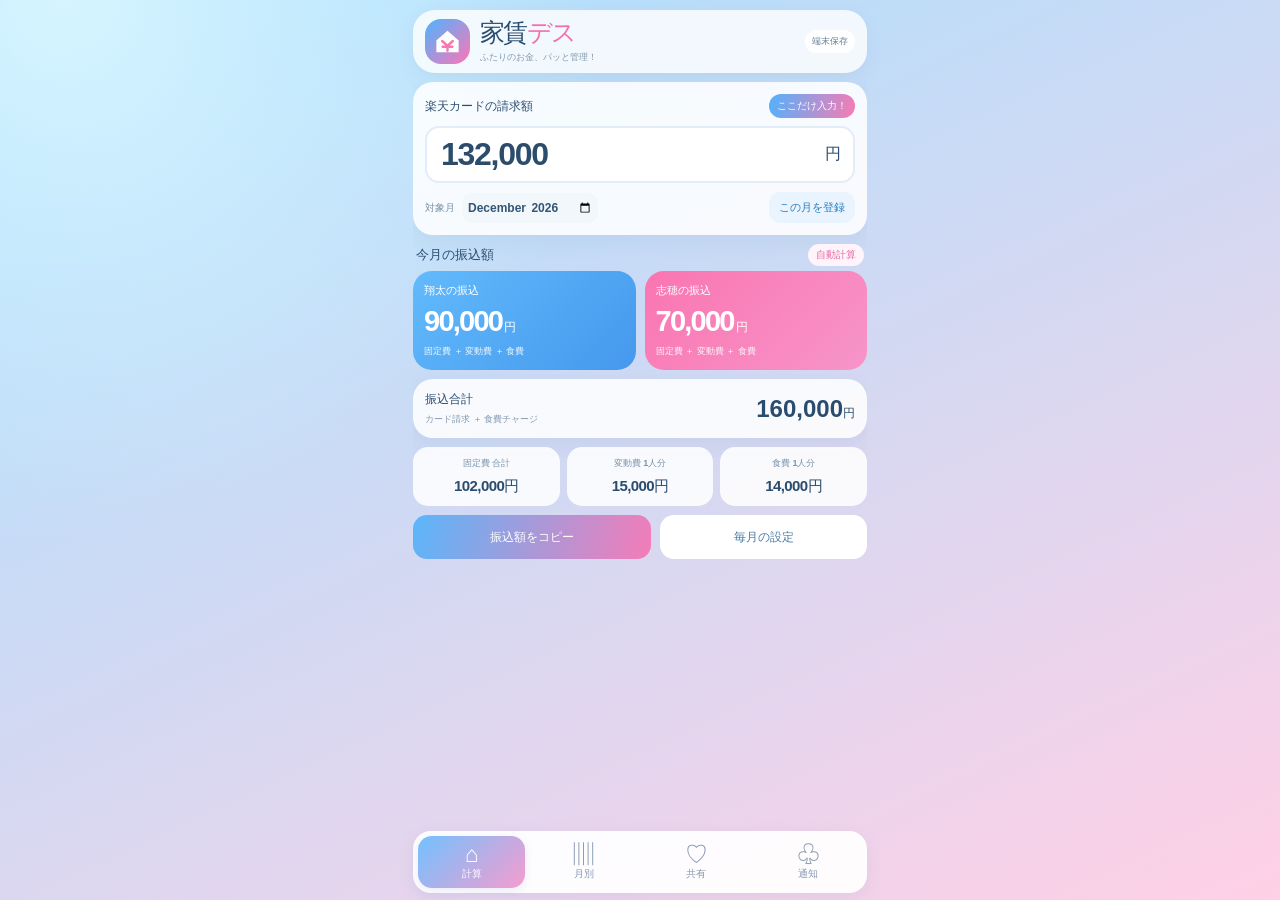
==== index.html @ dc720974 "Clarify incomplete expense warning for invalid bills" ====
<!doctype html>
<html lang="ja">
<head>
<meta charset="utf-8">
<meta name="viewport" content="width=device-width,initial-scale=1,viewport-fit=cover">
<meta name="theme-color" content="#a0dcff">
<meta name="apple-mobile-web-app-capable" content="yes">
<meta name="apple-mobile-web-app-status-bar-style" content="default">
<meta name="apple-mobile-web-app-title" content="家賃デス">
<meta name="description" content="夫婦のカード請求をすぐ折半。月別推移を記録、オフライン対応。">
<link rel="icon" href="./icon.svg" type="image/svg+xml">
<link rel="apple-touch-icon" href="./apple-touch-icon.png">
<link rel="manifest" href="./manifest.webmanifest">
<link rel="stylesheet" href="./app.css">
<title>家賃デス</title>
</head>
<body>
<div class="app">
 <header class="header">
  <div class="logo" aria-hidden="true"><svg viewBox="0 0 64 64"><path fill="#fff" d="M9 30 32 10 55 30v24H9z"/><path fill="none" stroke="#fa78ad" stroke-width="5" stroke-linecap="round" d="m21 31 11 10 11-10M32 41v10M22 43h20"/></svg></div>
  <div class="brand"><strong>家賃<span>デス</span></strong><small>ふたりのお金、パッと管理！</small></div>
  <span id="netPill" class="net-pill" aria-live="polite">保存中</span>
 </header>
 <main class="pages" id="pages">
  <section class="page active" id="tab-calc" aria-label="計算">
   <div class="page-inner">
   <div class="bill panel">
    <div class="labelbar"><label for="billInput">楽天カードの請求額</label><span>ここだけ入力！</span></div>
    <div class="billbox"><input id="billInput" type="text" inputmode="numeric" enterkeyhint="done" autocomplete="off" placeholder="0" aria-label="楽天カードの請求額"><b>円</b></div>
    <div class="month-row">
     <label for="calcMonth" class="month-label">対象月</label>
     <input id="calcMonth" class="month-input" type="month">
     <button id="saveMonth" type="button" class="tiny-save">この月を登録</button>
    </div>
   </div>
   <h2 class="eyeline">今月の振込額 <span>自動計算</span></h2>
   <div class="couple" aria-live="polite">
    <div class="person blue"><span>翔太の振込</span><strong><span id="personA">90,000</span><small>円</small></strong><em>固定費 ＋ 変動費 ＋ 食費</em></div>
    <div class="person pink"><span>志穂の振込</span><strong><span id="personB">70,000</span><small>円</small></strong><em>固定費 ＋ 変動費 ＋ 食費</em></div>
   </div>
   <div class="total panel"><div><b>振込合計</b><small>カード請求 ＋ 食費チャージ</small></div><strong><span id="totalAmount">160,000</span><small>円</small></strong></div>
   <div class="mini">
    <div><small>固定費 合計</small><strong id="fixedTotal">102,000円</strong></div>
    <div><small>変動費 1人分</small><strong id="variableEach">15,000円</strong></div>
    <div><small>食費 1人分</small><strong id="foodEach">14,000円</strong></div>
   </div>
   <p id="calcWarning" class="warning" hidden>請求額が固定費を下回っています。振込額は未確定です。</p>
   <div class="calc-actions"><button id="copyButton" type="button" class="gradient">振込額をコピー</button><button id="settingsButton" type="button" class="white-button">毎月の設定</button></div>
   </div>
  </section>
  <section class="page" id="tab-history" aria-label="月別の変動" hidden>
   <div class="page-inner">
   <div class="section-heading"><h2>月ごとの変動 <span>HISTORY</span></h2><p>登録した請求額を月別に比較</p></div>
   <div class="history-summary panel"><div><small>最新の登録月</small><strong id="latestMonth">—</strong></div><div><small>前月との差額</small><strong id="monthlyDelta">—</strong></div></div>
   <div class="panel chart-wrap"><div class="chart-head"><strong>楽天カード請求額の推移</strong><small>直近6か月</small></div><div id="chart" class="chart" role="img" aria-label="6か月のカード請求額の棒グラフ"></div></div>
   <div class="history-title"><strong>月別の記録</strong><button id="jumpMonth" type="button">今月を登録 ＋</button></div>
   <div id="historyList" class="history-list"></div>
   <div class="history-pager" aria-label="履歴のページ切り替え"><button id="historyPrev" type="button" aria-label="前の履歴">‹ 前へ</button><span id="historyPageLabel" aria-live="polite">1 / 1</span><button id="historyNext" type="button" aria-label="次の履歴">次へ ›</button></div>
   </div>
  </section>
  <section class="page" id="tab-share" aria-label="夫婦の共有" hidden>
   <div class="page-inner">
   <div class="section-heading"><h2>ふたりで共有 <span>SHARE</span></h2><p>同じデータを2台のスマホで編集</p></div>
   <div class="panel info-card"><div class="info-icon">♡</div><h3 id="shareTitle">共有の準備中</h3><p id="shareMessage">共有リンクで夫婦の記録を自動同期できます。</p><span id="syncState" class="pill muted-pill">この端末のみ</span></div>
   <div id="connectedShare" class="panel sharing-tools" hidden>
    <div class="share-code-title">家族の共有リンク</div>
    <p>LINEで招待すると、ふたりで編集できます。</p>
    <button id="copyInvite" class="gradient" type="button">招待リンクをコピー</button>
    <button id="leaveRoom" class="quiet" type="button">この端末の共有を解除</button>
    <p class="sub-note">招待リンクは他人に送らないでください。</p>
   </div>
   <div id="setupShare" class="panel sharing-tools">
    <strong>リアルタイム共同編集</strong>
    <p>ルームを作ってLINEで招待。オフライン中の変更も後から同期します。</p>
    <button id="startShare" class="gradient" type="button">共有ルームを作成</button>
    <div id="joinWrap"><label for="joinCode">招待リンクで参加</label><div class="join-row"><input id="joinCode" autocomplete="off" placeholder="招待リンクを貼り付け"><button id="joinShare" type="button">参加</button></div></div>
    <p class="sub-note">暗号化で保護。招待リンクは他人に共有しないでください。</p>
   </div>
   </div>
  </section>
  <section class="page" id="tab-reminder" aria-label="毎月の通知" hidden>
   <div class="page-inner">
   <div class="section-heading"><h2>毎月のお知らせ <span>REMIND</span></h2><p>忘れずに家賃登録</p></div>
   <div class="panel reminder">
    <label for="reminderDay">毎月何日にお知らせする？</label>
    <div class="day-controls"><select id="reminderDay" aria-label="毎月の通知日"></select><span>に通知</span></div>
    <label class="check-row"><input id="reminderEnabled" type="checkbox"><span>リマインダーをONにする</span></label>
    <div class="preview-note"><span>通知メッセージ</span><strong>ヤチントウロクビデス！</strong><small>今月の楽天カード請求額を登録しよう</small></div>
    <button id="askNotify" class="white-button full" type="button">通知の許可を確認</button>
    <p id="notifyStatus" class="sub-note">通知日はこの端末に保存されます。</p>
   </div>
   <div class="panel caution"><strong>通知について</strong><p>指定日にはアプリを開くとお知らせします。アプリを閉じた状態で届く通知は、今後サーバー対応が必要です。</p></div>
   </div>
  </section>
 </main>
 <nav class="tabs" aria-label="メインメニュー">
  <button type="button" class="active" data-tab="calc" aria-current="page"><span class="tab-icon">⌂</span><span>計算</span></button>
  <button type="button" data-tab="history"><span class="tab-icon">▥</span><span>月別</span></button>
  <button type="button" data-tab="share"><span class="tab-icon">♡</span><span>共有</span></button>
  <button type="button" data-tab="reminder"><span class="tab-icon">♧</span><span>通知</span></button>
 </nav>
</div>
<div id="overlay" class="overlay" hidden></div>
<section id="settingsSheet" class="sheet" role="dialog" aria-modal="true" aria-labelledby="settingsTitle" aria-hidden="true" hidden>
 <div class="sheet-head"><h2 id="settingsTitle">毎月の設定</h2><button type="button" id="closeSettings" aria-label="閉じる">×</button></div>
 <p class="sub-note">固定費の差額は各自負担。残りの変動費と食費を折半します。</p>
 <div class="settings-grid">
  <label>翔太の固定費 <div class="setting-input"><input id="settingsA" inputmode="numeric" autocomplete="off"><span>円</span></div></label>
  <label>志穂の固定費 <div class="setting-input"><input id="settingsB" inputmode="numeric" autocomplete="off"><span>円</span></div></label>
 </div>
 <label>食費チャージ（合計）<div class="setting-input"><input id="settingsFood" inputmode="numeric" autocomplete="off"><span>円</span></div></label>
 <div class="settings-total">固定費 合計 <b id="settingsTotal">102,000円</b></div>
 <button id="saveSettings" class="gradient full" type="button">設定を保存</button>
</section>
<div id="toast" class="toast" role="status" aria-live="polite"></div>
<script src="./yachin-sync.js"></script>
<script defer src="./app.js"></script>
</body>
</html>
---- app.css ----
:root{font-family:"Hiragino Maru Gothic ProN","Arial Rounded MT Bold","Hiragino Kaku Gothic ProN",Meiryo,sans-serif;color:#2a4d6f;font-synthesis:none;-webkit-font-smoothing:antialiased}
*{box-sizing:border-box}
html,body{height:100%;margin:0;-webkit-text-size-adjust:100%}
body{background:radial-gradient(circle at 5% 0%,#d6f4ff,transparent 36%),linear-gradient(155deg,#a6e1ff,#ffd0e6);overflow:hidden}
button,input,select{font:inherit}button{cursor:pointer;-webkit-tap-highlight-color:transparent}button:focus-visible,input:focus-visible,select:focus-visible{outline:3px solid #519ee3;outline-offset:2px}
[hidden]{display:none!important}
.app{height:100svh;width:min(100%,480px);margin:auto;display:flex;flex-direction:column;overflow:hidden;padding:calc(10px + env(safe-area-inset-top,0px)) 13px calc(7px + env(safe-area-inset-bottom,0px));gap:9px}
.header{background:#ffffffcf;border-radius:22px;padding:9px 12px;display:flex;align-items:center;gap:10px;flex-shrink:0;box-shadow:0 6px 17px #7596b31a}
.logo{height:45px;width:45px;flex-shrink:0;border-radius:16px;background:linear-gradient(135deg,#4cb4ff,#ff75b6);display:grid;place-items:center}.logo svg{height:31px;width:31px}
.brand{flex:1;min-width:0}.brand strong{display:block;font-size:25px;line-height:1.05;letter-spacing:-.065em;font-weight:900}.brand strong span{color:#f36eae}.brand small{display:block;font-weight:750;font-size:9px;margin-top:6px;color:#8196aa;white-space:nowrap}
.net-pill{font-size:9px;flex-shrink:0;border-radius:99px;color:#627b95;background:white;padding:5px 7px;font-weight:800;max-width:100px;text-align:center}
.pages{flex:1;min-height:0;overflow:hidden}
.page{height:100%;min-height:0;display:flex;flex-direction:column;gap:9px}
.page:not(.active){display:none}
.panel{background:#ffffffdd;border-radius:20px;box-shadow:0 7px 20px #6e90b51c}
.bill{padding:12px;flex-shrink:0}
.labelbar{display:flex;align-items:center;justify-content:space-between;margin-bottom:8px;gap:8px;font-size:12px;font-weight:900}.labelbar span{font-size:10px;background:linear-gradient(100deg,#54b1fc,#f77bb4);color:#fff;border-radius:99px;padding:5px 8px}
.billbox{border:2px solid #e3edfa;border-radius:14px;display:flex;align-items:center;background:white;height:57px;padding:0 12px}
.billbox:focus-within{border-color:#72bfff}
.billbox input{border:0;background:transparent;outline:0;flex:1;min-width:0;width:100%;font-size:32px;font-weight:900;letter-spacing:-.04em;color:#2c4c6b;font-variant-numeric:tabular-nums}
.billbox input:focus-visible{outline:0}.billbox input::placeholder{color:#cad4e1}
.billbox b{font-size:16px}
.month-row{display:flex;align-items:center;gap:7px;margin-top:9px}.month-label{font-size:10px;font-weight:800;color:#7991a7;white-space:nowrap}
.month-input{border:0;border-radius:10px;min-width:0;max-width:140px;background:#f2f7fc;padding:7px 5px;color:#345575;font-weight:900;font-size:12px}
.tiny-save{margin-left:auto;border:0;background:#e9f4ff;border-radius:11px;color:#2a7ebc;padding:8px 10px;font-size:11px;font-weight:900;white-space:nowrap}
.eyeline{font-size:13px;margin:0 3px -4px;font-weight:900;display:flex;align-items:center;justify-content:space-between;flex-shrink:0}
.eyeline span{font-size:10px;border-radius:99px;background:#fff4f9;color:#e567a4;padding:4px 8px}
.couple{display:grid;grid-template-columns:minmax(0,1fr) minmax(0,1fr);gap:9px;flex-shrink:0}
.person{color:white;border-radius:19px;padding:12px 11px;min-width:0}.blue{background:linear-gradient(135deg,#62bafb,#4598ed)}.pink{background:linear-gradient(135deg,#fa75b2,#f795c8)}
.person>span{display:block;font-size:11px;font-weight:900}.person strong{display:block;margin-top:7px;font-size:clamp(21px,6vw,29px);font-weight:900;white-space:nowrap;line-height:1.15;letter-spacing:-.06em;font-variant-numeric:tabular-nums}.person strong small{font-size:12px;margin-left:2px;letter-spacing:0}
.person em{display:block;font-style:normal;font-size:9px;font-weight:800;margin-top:7px;white-space:nowrap;opacity:.9}
.total{padding:12px;display:flex;align-items:center;justify-content:space-between;gap:6px;flex-shrink:0}
.total div b{display:block;font-size:12px}.total div small{display:block;font-size:9px;color:#8498ae;margin-top:5px}
.total strong{font-size:24px;font-weight:900;white-space:nowrap;font-variant-numeric:tabular-nums}.total strong small{font-size:12px}
.mini{display:grid;grid-template-columns:repeat(3,minmax(0,1fr));gap:7px;flex-shrink:0}
.mini>div{padding:10px 4px;text-align:center;background:#ffffffdb;border-radius:15px;min-width:0}
.mini small{display:block;font-size:9px;font-weight:900;color:#7993aa;white-space:nowrap}
.mini strong{display:block;margin-top:7px;white-space:nowrap;font-size:clamp(10px,3.4vw,15px);letter-spacing:-.04em;font-weight:900;font-variant-numeric:tabular-nums}
.calc-actions{display:grid;grid-template-columns:1.15fr 1fr;gap:9px;flex-shrink:0}
.gradient,.white-button{min-height:44px;border-radius:14px;border:0;font-size:12px;font-weight:900;padding:10px}
.gradient{color:white;background:linear-gradient(105deg,#5ab6fa,#f47cb8)}
.white-button{background:white;color:#497da9}
.full{width:100%}
.warning{font-size:10px;padding:10px;border-radius:10px;background:#fff5de;color:#906b33;margin:0}
.tabs{display:grid;grid-template-columns:repeat(4,1fr);gap:5px;flex-shrink:0;background:#ffffffed;border-radius:18px;padding:5px;box-shadow:0 5px 16px #728dbd1f}
.tabs button{background:none;border:0;padding:6px 2px;border-radius:14px;color:#8798b0;font-size:10px;font-weight:900;min-height:52px;display:flex;flex-direction:column;align-items:center;justify-content:center;gap:1px}
.tabs button.active{background:linear-gradient(135deg,#72c1ff,#f69cce);color:white;box-shadow:0 3px 10px #8d98d524}
.tab-icon{font-family:Arial,sans-serif;font-size:23px;font-weight:900;line-height:1}
#tab-history,#tab-share,#tab-reminder{overflow-y:auto;overscroll-behavior:contain;padding:1px 1px 10px}
.section-heading{margin:5px 4px 4px;flex-shrink:0}
.section-heading h2{margin:0;font-size:19px;font-weight:900}.section-heading h2 span{font-size:10px;letter-spacing:.08em;color:#ef68ae;margin-left:6px}
.section-heading p{font-size:11px;color:#7e91a9;font-weight:750;margin:6px 0 0}
.history-summary{display:grid;grid-template-columns:1fr 1fr;padding:15px;gap:10px;flex-shrink:0}
.history-summary>div+div{border-left:1px solid #e7edf6;padding-left:13px}
.history-summary small{display:block;font-size:10px;font-weight:800;color:#7c92a9}
.history-summary strong{display:block;margin-top:8px;font-weight:900;font-size:18px;white-space:nowrap}
.chart-wrap{padding:14px 12px 10px;flex-shrink:0}.chart-head{display:flex;justify-content:space-between;align-items:center;gap:8px}
.chart-head strong{font-size:12px}.chart-head small{font-size:10px;color:#8796a9}
.chart{display:flex;align-items:flex-end;gap:9px;height:150px;padding:15px 3px 0}
.bar-group{height:100%;flex:1;min-width:0;display:flex;flex-direction:column;align-items:center;justify-content:flex-end;gap:5px}
.bar-amount{font-size:9px;font-weight:800;white-space:nowrap;color:#42617c}
.bar{width:min(100%,34px);border-radius:9px 9px 4px 4px;background:linear-gradient(180deg,#ff83bd,#77beff);min-height:4px}
.bar.no-data{height:4px!important;opacity:.2}
.bar-label{font-size:10px;font-weight:850;color:#738ca7;white-space:nowrap}
.history-title{display:flex;align-items:center;justify-content:space-between;margin:7px 3px 0;gap:10px}
.history-title strong{font-size:13px}.history-title button{color:#3480b9;border:0;background:#e9f5ff;border-radius:10px;padding:8px 11px;font-weight:900;font-size:10px}
.history-list{display:flex;flex-direction:column;gap:7px}
.history-row{width:100%;border:none;border-radius:14px;background:#fffdfde8;display:flex;align-items:center;text-align:left;padding:12px;gap:8px;color:#315674}
.history-row .history-left{flex:1;min-width:0}.history-row strong{display:block;font-size:12px}.history-row span{display:block;font-size:10px;color:#93a0ac;margin-top:4px}
.history-row .history-number{text-align:right;white-space:nowrap;font-size:15px;font-weight:900}
.history-row .history-number small{display:block;color:#7a96aa;font-size:10px;margin-top:4px}
.empty{border-radius:16px;padding:20px 15px;text-align:center;color:#7890a8;background:#ffffffc9;font-size:12px}
.sub-note{color:#8293a8;font-weight:700;font-size:11px;line-height:1.6;margin:8px 2px}
.info-card{padding:20px 16px;text-align:center}.info-icon{margin:auto;background:#fff0f8;border-radius:100px;display:grid;place-items:center;width:53px;height:53px;font-size:29px;color:#f06ba9}
.info-card h3{font-size:15px;margin:11px 0 8px}.info-card p,.sharing-tools p,.caution p{font-size:11px;line-height:1.7;color:#8295aa;font-weight:700}
.pill{display:inline-block;border-radius:99px;padding:6px 10px;font-size:10px;font-weight:900}.muted-pill{background:#f2f5fb;color:#67819a}
.sharing-tools{padding:16px}.sharing-tools strong,.share-code-title{font-size:13px;font-weight:900}
.sharing-tools button{width:100%;margin-top:9px}.sharing-tools button:disabled{opacity:.6;cursor:not-allowed}
.quiet{border:0;color:#7d94aa;background:none;padding:11px;font-weight:800;font-size:12px}
.sharing-tools label{font-size:12px}.sharing-tools input{border:1px solid #e1e8f1;padding:10px;border-radius:10px;width:100%}
.reminder{padding:18px}.reminder>label:first-child{font-size:13px;font-weight:900}
.day-controls{display:flex;align-items:center;gap:10px;margin:15px 0}
.day-controls select{flex:1;border:2px solid #dceaf8;color:#365779;border-radius:15px;background:#fff;font-size:20px;font-weight:900;padding:12px}
.day-controls span{font-size:12px;font-weight:900}
.check-row{display:flex;align-items:center;gap:10px;margin:16px 0;font-size:12px;font-weight:900}
.check-row input{width:20px;height:20px;accent-color:#ef75b5}
.preview-note{background:#f7f9fd;padding:14px;border-radius:16px;margin:14px 0}.preview-note span,.preview-note small{display:block;font-size:10px;color:#8493aa;font-weight:700}
.preview-note strong{display:block;font-size:17px;color:#f26aa7;margin:9px 0;font-weight:900}
.caution{padding:15px}.caution strong{font-size:12px}
.overlay{position:fixed;inset:0;background:#2037528c;z-index:5}
.sheet{position:fixed;bottom:0;left:0;right:0;max-width:480px;margin:auto;max-height:90svh;overflow-y:auto;background:white;border-radius:25px 25px 0 0;padding:17px 18px calc(23px + env(safe-area-inset-bottom,0px));z-index:6}
.sheet-head{display:flex;justify-content:space-between;align-items:center}.sheet-head h2{margin:0;font-size:18px}.sheet-head button{width:35px;height:35px;border:none;background:#f3f7fa;border-radius:11px;font-size:25px;color:#65809d}
.settings-grid{display:grid;grid-template-columns:repeat(2,minmax(0,1fr));gap:10px}
.sheet label{display:block;font-weight:900;font-size:11px;margin:11px 0}
.setting-input{margin-top:7px;border:1px solid #e4eaf2;border-radius:12px;height:49px;display:flex;align-items:center;padding:0 10px;gap:6px}
.setting-input input{width:100%;min-width:0;border:0;outline:0;color:#345677;font-size:18px;font-weight:900}
.setting-input span{font-weight:700;color:#8393a8}
.settings-total{display:flex;justify-content:space-between;margin:15px 0;border-radius:12px;background:#f4f7fc;padding:14px;font-size:12px}
.settings-total b{font-size:16px}
.toast{position:fixed;z-index:11;bottom:calc(26px + env(safe-area-inset-bottom,0px));left:50%;transform:translate(-50%,12px);background:#365677;color:#fff;border-radius:99px;white-space:nowrap;padding:11px 16px;font-size:12px;opacity:0;pointer-events:none;transition:opacity .2s,transform .2s}
.toast.show{opacity:1;transform:translate(-50%,0)}
@media(max-height:720px){.app{gap:6px}.header{padding:7px 10px}.logo{height:39px;width:39px}.bill{padding:9px 11px}.billbox{height:50px}.billbox input{font-size:29px}.person{padding:9px 10px}.person strong{margin-top:4px;font-size:23px}.person em{margin-top:4px;font-size:9px}.total{padding:9px 12px}.mini>div{padding:7px 3px}.mini strong{margin-top:4px}.tabs button{min-height:45px}.tab-icon{font-size:20px}.gradient,.white-button{min-height:40px}}
@media(max-height:625px){.brand small,.eyeline span{display:none}.person em{display:none}.month-row{margin-top:5px}.mini>div{padding:5px 3px}.tabs button{min-height:40px}.tab-icon{font-size:18px}}
@media(max-width:355px){.app{padding-left:9px;padding-right:9px}.person strong{font-size:21px}.brand strong{font-size:22px}.mini strong{font-size:10px}}
@media(prefers-reduced-motion:reduce){*,*::before,*::after{transition:none!important}}

/* v5 — 4タブすべて画面固定。履歴はボタンでページ送り。 */
html,body{height:100%;height:100svh;overflow:hidden;overscroll-behavior:none}
.app{overflow:hidden;overscroll-behavior:none;touch-action:pan-x}
.pages{overflow:hidden;min-height:0;flex:1}
.page{height:100%;min-height:0;overflow:hidden!important;overscroll-behavior:none;padding:0!important}
.page.active{display:block}
.page:not(.active){display:none!important}
.page-inner{display:flex;flex-direction:column;gap:clamp(6px,1.1svh,9px);width:100%;height:auto;min-height:0;overflow:visible;transform-origin:top left;will-change:transform;box-sizing:border-box}
.page-inner>*{flex-shrink:0}
#tab-history,#tab-share,#tab-reminder{overflow:hidden!important}
#tab-calc .page-inner{gap:clamp(6px,1.05svh,9px)}
.section-heading{margin:1px 4px 0}
.section-heading h2{font-size:18px}
.section-heading p{font-size:10px;margin:3px 0 0}
.history-summary{padding:10px 13px}
.history-summary strong{margin-top:4px;font-size:16px}
.chart-wrap{padding:11px 11px 6px}
.chart{height:clamp(91px,16svh,130px);padding:8px 3px 0;gap:6px}
.bar-group{gap:4px}
.bar-amount,.bar-label{font-size:9px}
.history-title{margin:1px 2px 0}
.history-title button{padding:7px 9px}
.history-list{gap:5px;min-height:0;overflow:hidden}
.history-row{padding:9px 11px;border-radius:13px;min-height:48px}
.history-row strong{font-size:11px}
.history-row span{font-size:10px;margin-top:3px}
.history-row .history-number{font-size:14px}
.history-row .history-number small{margin-top:2px}
.history-pager{display:flex;justify-content:space-between;align-items:center;gap:9px;padding:2px 3px 0;min-height:32px}
.history-pager button{border:0;background:#ffffffdb;color:#447eaf;border-radius:10px;min-height:31px;min-width:72px;padding:6px 10px;font-size:11px;font-weight:900}
.history-pager button:disabled{opacity:.38;cursor:default}
.history-pager span{font-variant-numeric:tabular-nums;font-size:11px;color:#647f9b;font-weight:900}
#tab-history .empty{padding:12px;font-size:11px}
#tab-share .info-card{padding:14px 14px 12px}
#tab-share .info-icon{width:41px;height:41px;font-size:24px}
#tab-share .info-card h3{font-size:14px;margin:7px 0 5px}
#tab-share .info-card p{margin:5px auto 8px;font-size:10px;line-height:1.48;max-width:360px}
#tab-share .sharing-tools{padding:13px 14px}
#tab-share .sharing-tools p{font-size:10px;line-height:1.55;margin:6px 0}
#tab-share .sharing-tools .sub-note{font-size:9px;line-height:1.35;margin:6px 0 0}
#tab-share .sharing-tools button{margin-top:7px}
#tab-share .sharing-tools .gradient{min-height:42px}
#tab-share .sharing-tools .quiet{min-height:32px;margin-top:4px;padding:5px}
#tab-share .sharing-tools label{display:block;font-size:11px;margin:8px 0 5px;font-weight:900}
#tab-share .sharing-tools .join-row{display:flex;align-items:center;gap:7px}
#tab-share .sharing-tools .join-row input{height:40px;min-width:0;flex:1;padding:7px 9px;font-size:11px;overflow:hidden}
#tab-share .sharing-tools .join-row button{width:66px;flex-shrink:0;margin:0;min-height:40px;border-radius:10px;background:#e9f5ff;color:#3b7dab;border:0;font-size:12px;font-weight:900}
#tab-reminder .reminder{padding:14px}
#tab-reminder .reminder>label:first-child{font-size:12px}
#tab-reminder .day-controls{margin:10px 0}
#tab-reminder .day-controls select{padding:9px 10px;font-size:18px}
#tab-reminder .check-row{margin:9px 0}
#tab-reminder .preview-note{padding:11px;margin:10px 0}
#tab-reminder .preview-note strong{font-size:16px;margin:6px 0}
#tab-reminder .reminder>.white-button{min-height:42px}
#tab-reminder #notifyStatus{font-size:10px;line-height:1.4;margin:6px 0 0}
#tab-reminder .caution{padding:11px 14px}
#tab-reminder .caution strong{font-size:11px}
#tab-reminder .caution p{font-size:10px;line-height:1.5;margin:5px 0 0}
#settingsSheet{overflow:hidden;max-height:calc(100svh - 12px);overscroll-behavior:none}
#settingsSheet .sub-note{font-size:10px;margin:5px 0}
#settingsSheet label{margin:8px 0}
#settingsSheet .setting-input{height:43px;margin-top:5px}
#settingsSheet .settings-total{padding:11px;margin:9px 0}
#settingsSheet .gradient{min-height:44px}
@media (max-height:690px){
 .app{gap:5px;padding-top:calc(6px + env(safe-area-inset-top,0px));padding-bottom:calc(5px + env(safe-area-inset-bottom,0px))}
 .header{padding:6px 10px}
 .page-inner{gap:6px}
 #tab-history .chart{height:94px}
 #tab-history .history-summary{padding:8px 11px}
 #tab-history .history-row{padding:7px 9px;min-height:44px}
 #tab-share .info-card{padding:9px 11px}
 #tab-share .info-icon{width:35px;height:35px}
 #tab-share .sharing-tools{padding:10px 12px}
 #tab-reminder .reminder{padding:11px}
 #tab-reminder .preview-note{padding:9px}
 #tab-reminder .caution{padding:9px 12px}
}
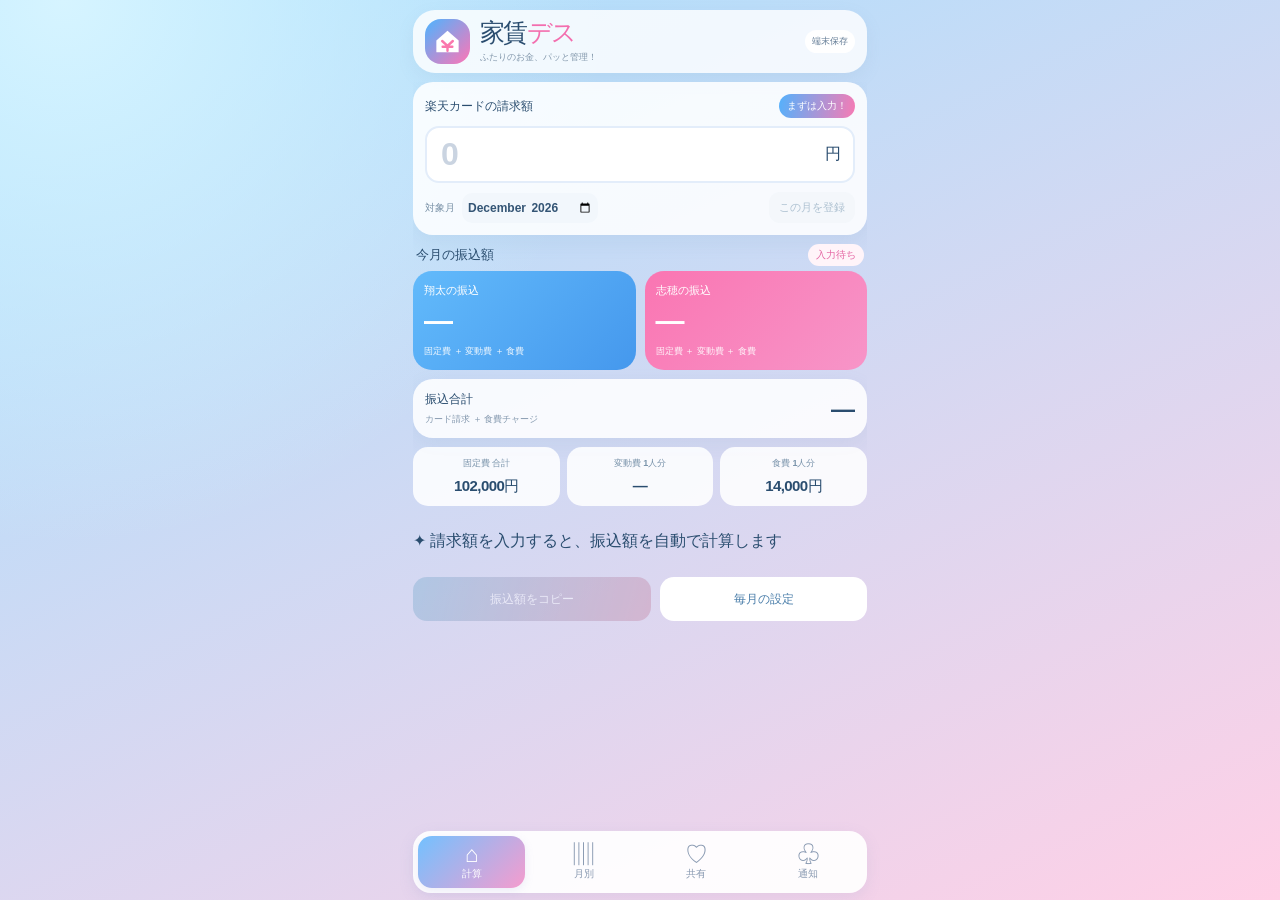
==== commit d1cc4fb4: "Design friendly zero-invoice empty state with polished labels and placeholders" ====
--- a/index.html
+++ b/index.html
@@ -25,7 +25,7 @@
   <section class="page active" id="tab-calc" aria-label="計算">
    <div class="page-inner">
    <div class="bill panel">
-    <div class="labelbar"><label for="billInput">楽天カードの請求額</label><span>ここだけ入力！</span></div>
+    <div class="labelbar"><label for="billInput">楽天カードの請求額</label><span id="billBadge">まずは入力！</span></div>
     <div class="billbox"><input id="billInput" type="text" inputmode="numeric" enterkeyhint="done" autocomplete="off" placeholder="0" aria-label="楽天カードの請求額"><b>円</b></div>
     <div class="month-row">
      <label for="calcMonth" class="month-label">対象月</label>
@@ -33,17 +33,18 @@
      <button id="saveMonth" type="button" class="tiny-save">この月を登録</button>
     </div>
    </div>
-   <h2 class="eyeline">今月の振込額 <span>自動計算</span></h2>
+   <h2 class="eyeline">今月の振込額 <span id="resultBadge">入力待ち</span></h2>
    <div class="couple" aria-live="polite">
-    <div class="person blue"><span>翔太の振込</span><strong><span id="personA">90,000</span><small>円</small></strong><em>固定費 ＋ 変動費 ＋ 食費</em></div>
-    <div class="person pink"><span>志穂の振込</span><strong><span id="personB">70,000</span><small>円</small></strong><em>固定費 ＋ 変動費 ＋ 食費</em></div>
+    <div class="person blue"><span>翔太の振込</span><strong><span id="personA">—</span><small hidden>円</small></strong><em>固定費 ＋ 変動費 ＋ 食費</em></div>
+    <div class="person pink"><span>志穂の振込</span><strong><span id="personB">—</span><small hidden>円</small></strong><em>固定費 ＋ 変動費 ＋ 食費</em></div>
    </div>
-   <div class="total panel"><div><b>振込合計</b><small>カード請求 ＋ 食費チャージ</small></div><strong><span id="totalAmount">160,000</span><small>円</small></strong></div>
+   <div class="total panel"><div><b>振込合計</b><small>カード請求 ＋ 食費チャージ</small></div><strong><span id="totalAmount">—</span><small hidden>円</small></strong></div>
    <div class="mini">
     <div><small>固定費 合計</small><strong id="fixedTotal">102,000円</strong></div>
-    <div><small>変動費 1人分</small><strong id="variableEach">15,000円</strong></div>
+    <div><small>変動費 1人分</small><strong id="variableEach">—</strong></div>
     <div><small>食費 1人分</small><strong id="foodEach">14,000円</strong></div>
    </div>
+   <p id="calcGuide" class="calc-guide" role="status">✦ 請求額を入力すると、振込額を自動で計算します</p>
    <p id="calcWarning" class="warning" hidden>請求額が固定費を下回っています。振込額は未確定です。</p>
    <div class="calc-actions"><button id="copyButton" type="button" class="gradient">振込額をコピー</button><button id="settingsButton" type="button" class="white-button">毎月の設定</button></div>
    </div>
--- a/app.css
+++ b/app.css
@@ -183,3 +183,7 @@
  #tab-reminder .preview-note{padding:9px}
  #tab-reminder .caution{padding:9px 12px}
 }
+
+/* 請求額未入力・不足時は計算結果のコピーと月登録を無効にする */
+#copyButton:disabled,#saveMonth:disabled{opacity:.43;filter:saturate(.5);cursor:not-allowed;box-shadow:none}
+#calcWarning{font-weight:800;line-height:1.4}
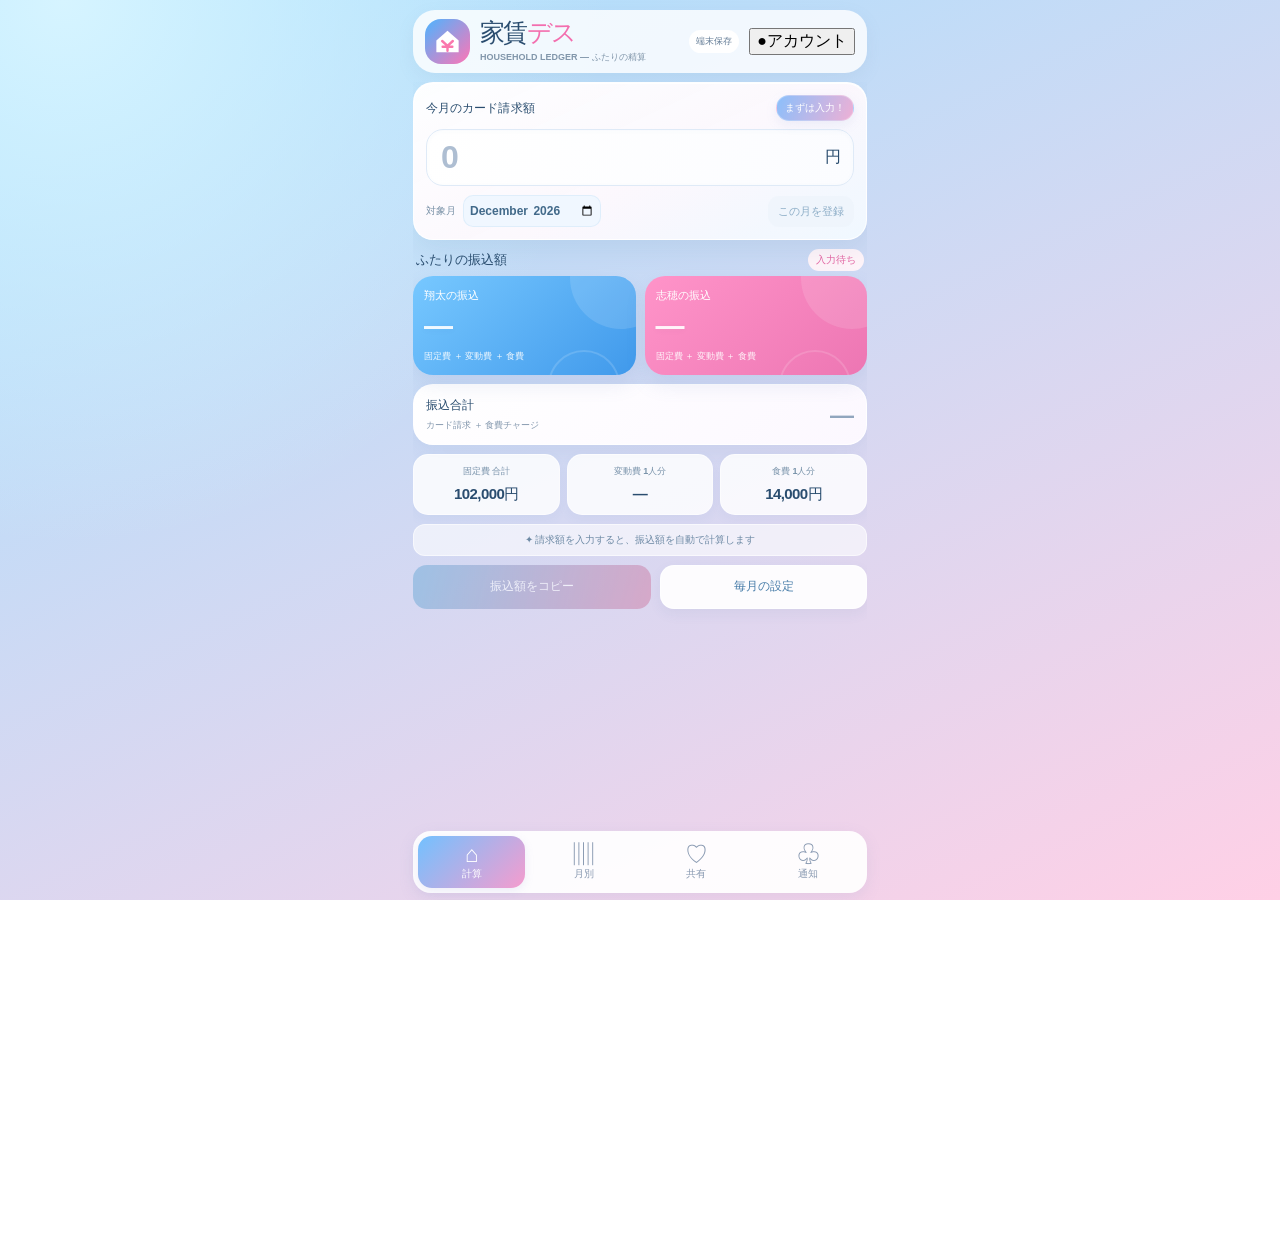
==== commit 2a95be3b: "Add redesigned account access, registration and repeat login experience" ====
--- a/index.html
+++ b/index.html
@@ -18,14 +18,14 @@
 <div class="app">
  <header class="header">
   <div class="logo" aria-hidden="true"><svg viewBox="0 0 64 64"><path fill="#fff" d="M9 30 32 10 55 30v24H9z"/><path fill="none" stroke="#fa78ad" stroke-width="5" stroke-linecap="round" d="m21 31 11 10 11-10M32 41v10M22 43h20"/></svg></div>
-  <div class="brand"><strong>家賃<span>デス</span></strong><small>ふたりのお金、パッと管理！</small></div>
-  <span id="netPill" class="net-pill" aria-live="polite">保存中</span>
+  <div class="brand"><strong>家賃<span>デス</span></strong><small>HOUSEHOLD LEDGER — ふたりの精算</small></div>
+  <span id="netPill" class="net-pill" aria-live="polite">保存中</span><button id="accountOpen" class="account-open" type="button" aria-label="アカウントを開く"><span class="account-avatar">●</span><span id="accountHeaderLabel">アカウント</span></button>
  </header>
  <main class="pages" id="pages">
   <section class="page active" id="tab-calc" aria-label="計算">
    <div class="page-inner">
    <div class="bill panel">
-    <div class="labelbar"><label for="billInput">楽天カードの請求額</label><span id="billBadge">まずは入力！</span></div>
+    <div class="labelbar"><label for="billInput">今月のカード請求額</label><span id="billBadge">まずは入力</span></div>
     <div class="billbox"><input id="billInput" type="text" inputmode="numeric" enterkeyhint="done" autocomplete="off" placeholder="0" aria-label="楽天カードの請求額"><b>円</b></div>
     <div class="month-row">
      <label for="calcMonth" class="month-label">対象月</label>
@@ -33,7 +33,7 @@
      <button id="saveMonth" type="button" class="tiny-save">この月を登録</button>
     </div>
    </div>
-   <h2 class="eyeline">今月の振込額 <span id="resultBadge">入力待ち</span></h2>
+   <h2 class="eyeline">ふたりの振込額 <span id="resultBadge">入力待ち</span></h2>
    <div class="couple" aria-live="polite">
     <div class="person blue"><span>翔太の振込</span><strong><span id="personA">—</span><small hidden>円</small></strong><em>固定費 ＋ 変動費 ＋ 食費</em></div>
     <div class="person pink"><span>志穂の振込</span><strong><span id="personB">—</span><small hidden>円</small></strong><em>固定費 ＋ 変動費 ＋ 食費</em></div>
@@ -114,7 +114,39 @@
  <button id="saveSettings" class="gradient full" type="button">設定を保存</button>
 </section>
 <div id="toast" class="toast" role="status" aria-live="polite"></div>
-<script src="./yachin-sync.js"></script>
+<section id="accountGate" class="account-gate" role="dialog" aria-modal="true" aria-labelledby="accountTitle">
+ <div class="auth-decoration" aria-hidden="true"><div class="auth-disc disc-a"></div><div class="auth-disc disc-b"></div></div>
+ <div class="auth-card">
+  <div class="auth-topline"><div class="auth-symbol">¥</div><span class="auth-english">PERSONAL FINANCE, MADE SIMPLE.</span><button id="accountClose" type="button" class="auth-close" hidden aria-label="閉じる">×</button></div>
+  <div id="authFormSection">
+   <h2 id="accountTitle">ふたりの家計、<span>ここから。</span></h2>
+   <p class="auth-intro">IDとパスワードで安全に保存。別のiPhoneからでも同じ家計を開けます。</p>
+   <div class="auth-modes"><button type="button" id="showLogin" class="active">ログイン</button><button type="button" id="showRegister">新規登録</button></div>
+   <form id="accountForm" autocomplete="on">
+    <label for="accountId">ログインID</label>
+    <input id="accountId" type="text" inputmode="email" autocomplete="username" autocapitalize="off" spellcheck="false" placeholder="半角英数字 4〜32文字" minlength="4" maxlength="32" required>
+    <label for="accountPassword">パスワード</label>
+    <div class="auth-password"><input id="accountPassword" type="password" autocomplete="current-password" placeholder="12文字以上" minlength="12" required><button type="button" id="togglePassword" aria-label="パスワードを表示">表示</button></div>
+    <div id="accountConfirmWrap" hidden><label for="accountConfirm">パスワード（確認）</label><input id="accountConfirm" type="password" autocomplete="new-password" placeholder="もう一度入力"></div>
+    <p id="authStatus" class="auth-status" role="status" aria-live="polite">登録したIDとパスワードでログインできます。</p>
+    <button id="accountSubmit" class="auth-submit" type="submit">ログインする <span>→</span></button>
+   </form>
+   <p class="auth-footnote">家計データは暗号化して保存。パスワードは端末・サーバーへ保存しません。ID・パスワードを忘れると別端末から復元できません。</p>
+  </div>
+  <div id="authProfile" hidden>
+   <h2>マイアカウント</h2>
+   <p class="auth-intro">この端末のアカウント情報です。</p>
+   <div class="auth-profile-row"><span>ログインID</span><strong id="accountCurrent">—</strong></div>
+   <div class="auth-profile-row"><span>家計データ</span><strong id="accountHousehold">暗号化して同期</strong></div>
+   <button id="accountRefresh" type="button" class="auth-ghost">データを再同期</button>
+   <button id="accountLogout" type="button" class="auth-logout">ログアウト</button>
+   <p class="auth-footnote">ログアウトしてもクラウドの家計データは残り、同じIDとパスワードで再ログインできます。</p>
+  </div>
+ </div>
+</section>
+<script defer src="./yachin-sync.js"></script>
+<script defer src="./yachin-account.js"></script>
 <script defer src="./app.js"></script>
+<script defer src="./auth-ui.js"></script>
 </body>
 </html>
--- a/app.css
+++ b/app.css
@@ -187,3 +187,100 @@
 /* 請求額未入力・不足時は計算結果のコピーと月登録を無効にする */
 #copyButton:disabled,#saveMonth:disabled{opacity:.43;filter:saturate(.5);cursor:not-allowed;box-shadow:none}
 #calcWarning{font-weight:800;line-height:1.4}
+
+
+/* v6: 家賃デス - ゼロ初期値に合わせた穏やかなエンプティステート */
+#tab-calc .bill.panel{
+  position:relative;
+  background:linear-gradient(155deg,rgba(255,255,255,.97) 0%,rgba(255,249,253,.95) 55%,rgba(241,250,255,.95) 100%);
+  box-shadow:0 10px 28px rgba(76,125,164,.11),inset 0 1px 0 #fff;
+  border:1px solid rgba(255,255,255,.8)
+}
+#tab-calc .labelbar label{font-weight:900;letter-spacing:.006em}
+#billBadge{
+  background:linear-gradient(115deg,#8bbffb,#eeb0d5);
+  color:white;
+  border:1px solid rgba(255,255,255,.25);
+  box-shadow:0 4px 11px rgba(140,153,212,.13);
+  transition:background .2s,box-shadow .2s
+}
+#tab-calc.is-ready #billBadge{background:linear-gradient(115deg,#55afd5,#63c7b8)}
+#tab-calc .billbox{
+  background:linear-gradient(115deg,#fff,#fbfcff);
+  border:1.5px solid #dfeaf7;
+  box-shadow:inset 0 1px 4px rgba(88,130,190,.035);
+  border-radius:17px;
+  transition:border-color .18s,box-shadow .18s
+}
+#tab-calc .billbox:focus-within{
+  border-color:#8cbefb;
+  box-shadow:0 0 0 4px rgba(122,193,255,.15),0 5px 14px rgba(111,166,208,.08)
+}
+#tab-calc .billbox input{font-weight:900;font-variant-numeric:tabular-nums;caret-color:#ed75ae}
+#tab-calc.is-empty .billbox input::placeholder{color:#aebed2;opacity:1}
+#tab-calc .month-row .month-input{border:1px solid rgba(200,226,246,.43);background:#f0f7ff;color:#426a8a}
+#tab-calc .person{
+  position:relative;isolation:isolate;
+  border-radius:20px;
+  box-shadow:0 9px 20px rgba(103,138,192,.14);
+  overflow:hidden
+}
+#tab-calc .person::before{
+  content:"";position:absolute;pointer-events:none;
+  width:102px;height:102px;right:-36px;top:-49px;
+  background:rgba(255,255,255,.13);border-radius:50%;
+  z-index:-1
+}
+#tab-calc .person::after{
+  content:"";position:absolute;pointer-events:none;
+  width:68px;height:68px;right:16px;bottom:-47px;
+  border:2px solid rgba(255,255,255,.15);border-radius:50%;z-index:-1
+}
+#tab-calc .blue{background:linear-gradient(138deg,#77c8ff 0%,#4099eb 100%)}
+#tab-calc .pink{background:linear-gradient(138deg,#ff94c9 0%,#ed76b3 100%)}
+#tab-calc .person strong{letter-spacing:-.05em;text-shadow:0 1px 6px rgba(37,73,112,.05)}
+#tab-calc.is-empty .person strong,#tab-calc:not(.is-ready) .person strong{letter-spacing:0;color:rgba(255,255,255,.9)}
+#tab-calc .total.panel{
+  background:linear-gradient(140deg,#fff 0%,#fcf8ff 100%);
+  border:1px solid rgba(255,255,255,.9);
+  box-shadow:0 7px 18px rgba(99,132,183,.09)
+}
+#tab-calc .total strong{color:#294e78}
+#tab-calc:not(.is-ready) .total strong{color:#91a6be}
+#tab-calc .mini>div{
+  background:rgba(255,255,255,.83);
+  border:1px solid rgba(255,255,255,.55);
+  box-shadow:0 4px 12px rgba(78,132,188,.055)
+}
+#tab-calc .calc-guide{
+  margin:0;
+  padding:8px 11px;
+  border-radius:12px;
+  background:rgba(255,255,255,.60);
+  border:1px solid rgba(255,255,255,.55);
+  color:#6d89a4;
+  font-size:10px;
+  line-height:1.35;
+  font-weight:800;
+  text-align:center
+}
+#tab-calc.is-ready .calc-guide{
+  background:rgba(233,249,248,.88);
+  color:#4f9e92
+}
+#tab-calc .gradient:not(:disabled){box-shadow:0 6px 14px rgba(149,139,213,.20)}
+#tab-calc .white-button{
+  background:rgba(255,255,255,.93);
+  border:1px solid rgba(255,255,255,.58);
+  box-shadow:0 5px 13px rgba(72,111,161,.07)
+}
+#tab-calc .gradient:disabled,#tab-calc .tiny-save:disabled{
+  opacity:.58;filter:saturate(.62);
+}
+@media(max-height:690px){
+ #tab-calc .calc-guide{padding:5px 8px;font-size:9px}
+ #tab-calc .bill.panel{padding:8px 11px}
+}
+@media(prefers-reduced-motion:reduce){
+ #tab-calc .billbox,#billBadge{transition:none}
+}
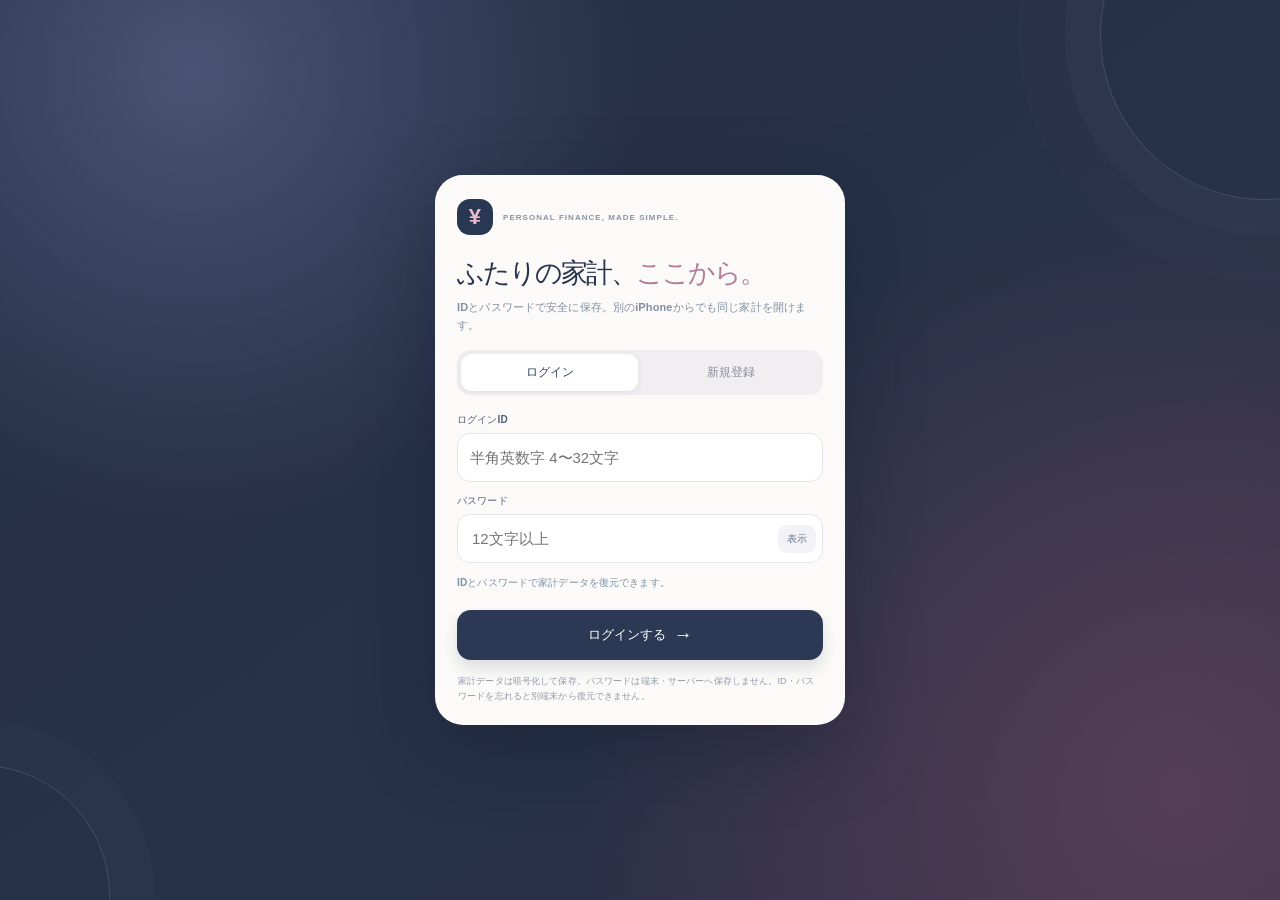
==== commit da104f8a: "Activate complete redesigned appearance and login styles" ====
--- a/index.html
+++ b/index.html
@@ -12,6 +12,7 @@
 <link rel="apple-touch-icon" href="./apple-touch-icon.png">
 <link rel="manifest" href="./manifest.webmanifest">
 <link rel="stylesheet" href="./app.css">
+<link rel="stylesheet" href="./design.css">
 <title>家賃デス</title>
 </head>
 <body>
--- a/design.css
+++ b/design.css
@@ -0,0 +1,283 @@
+/* 家賃デス v7 / Modern personal ledger. Compact, offline-friendly, no web fonts. */
+:root{
+ --ink:#222b42;--muted:#8590a5;--line:#e7e9f0;--surface:#ffffff;--cream:#f6f5f2;
+ --rose:#d68ca5;--rose-pale:#f9e8ee;--blue:#677ea4;--blue-pale:#e7edf8;
+ --brand:#273149;--round:21px;--shadow:0 8px 26px rgba(43,55,85,.055);
+ font-family:"Avenir Next","Hiragino Kaku Gothic ProN","Hiragino Maru Gothic ProN",Meiryo,sans-serif;
+ color:var(--ink);letter-spacing:.008em;
+}
+html,body{height:100%;height:100svh;background:#f4f4f1;overflow:hidden;overscroll-behavior:none}
+body{background:radial-gradient(ellipse at 95% 0%,#f7e9ec 0,transparent 42%),radial-gradient(ellipse at 0% 96%,#e7eefa 0,transparent 45%),#f6f5f2}
+.app{
+ width:min(100%,480px);height:100svh;
+ padding:calc(10px + env(safe-area-inset-top,0px)) 14px calc(8px + env(safe-area-inset-bottom,0px));
+ gap:11px;
+}
+.header{
+ padding:12px 13px 12px 12px;
+ background:linear-gradient(118deg,#263149 0%,#353e56 100%);
+ border-radius:23px;
+ box-shadow:0 11px 25px rgba(28,40,66,.12);
+ gap:9px;
+}
+.logo{
+ width:44px;height:44px;border-radius:14px;
+ background:linear-gradient(135deg,#c4b0d0,#e9a8b9);
+ box-shadow:inset 0 1px 0 #ffffff55;
+}
+.logo svg{width:28px;height:28px}
+.brand strong{
+ font-family:"Avenir Next","Hiragino Kaku Gothic ProN",sans-serif;
+ color:#fff;font-weight:800;letter-spacing:-.06em;font-size:25px;line-height:1.05
+}
+.brand strong span{color:#f2b6c7}
+.brand small{font-size:8px;letter-spacing:.07em;color:#bfc6d4;font-weight:700;margin-top:5px;overflow:hidden;text-overflow:ellipsis}
+.net-pill{border-radius:100px;background:#ffffff1c;border:1px solid #ffffff20;color:#e1e7ed;font-size:9px;padding:5px 7px}
+.account-open{
+ border:1px solid #ffffff37;background:#ffffff0d;color:#f6f6fa;
+ border-radius:13px;min-height:36px;min-width:36px;max-width:84px;
+ display:flex;align-items:center;justify-content:center;gap:5px;
+ font-size:9px;font-weight:750;padding:6px 8px;
+}
+.account-open span:last-child{white-space:nowrap;overflow:hidden;text-overflow:ellipsis;max-width:44px}
+.account-avatar{height:19px;width:19px;display:grid;place-items:center;border:1px solid #f6d3dd88;background:#ffffff10;border-radius:100%;color:#f2b6c7;font-size:8px;flex-shrink:0}
+.pages{min-height:0;overflow:hidden}
+.page{overflow:hidden!important}
+.page-inner{gap:clamp(8px,1.2svh,11px);transform-origin:top left}
+.panel{background:#fff;border-radius:var(--round);box-shadow:var(--shadow);border:1px solid #ecedf0}
+#tab-calc .bill.panel{
+ padding:16px;
+ border:1px solid #efedf0;
+ background:linear-gradient(150deg,#fff,#fffdfe);
+ box-shadow:var(--shadow)
+}
+#tab-calc .labelbar{margin-bottom:11px;font-size:11px;font-weight:800;color:#596781;letter-spacing:.03em}
+#tab-calc .labelbar label{letter-spacing:.02em}
+#billBadge{
+ background:#f2ebf1;color:#906f81;box-shadow:none;
+ border:1px solid #e9dde7;font-size:9px;padding:5px 9px;letter-spacing:.02em
+}
+#tab-calc.is-ready #billBadge{background:#e7f4ed;color:#477e62;border:1px solid #d6e7dd}
+#tab-calc .billbox{
+ border:1px solid #e9eaf1;background:#f9f9fb;
+ height:64px;border-radius:15px;padding:0 15px;box-shadow:none
+}
+#tab-calc .billbox:focus-within{border-color:#b4b8d2;box-shadow:0 0 0 4px #aab4d322}
+#tab-calc .billbox input{
+ font-family:"Avenir Next","SF Pro Rounded","Hiragino Kaku Gothic ProN",sans-serif;
+ color:#26344e;font-weight:800;letter-spacing:-.045em;font-size:35px
+}
+#tab-calc .billbox b{color:#718198;font-size:14px}
+#tab-calc.is-empty .billbox input::placeholder{color:#bcc4d1}
+.month-row{gap:8px;margin-top:10px}
+.month-label{font-size:10px;color:#8993a3}
+.month-input,#tab-calc .month-row .month-input{
+ color:#43516e;font-weight:800;background:#f3f5f8;border:1px solid #ecedf0;
+ border-radius:10px;max-width:145px;font-size:11px;padding:8px 7px
+}
+.tiny-save{
+ background:#e7edf8;color:#536c90;border-radius:10px;
+ padding:9px 10px;font-weight:800;font-size:10px;letter-spacing:.01em
+}
+.eyeline{color:#26334e;font-size:13px;font-weight:850;padding:0 4px;margin:3px 0 -3px}
+.eyeline span,#resultBadge{background:#f4edf3;color:#927485;font-size:9px;letter-spacing:.04em;border-radius:100px;padding:5px 10px}
+.couple{gap:10px}
+#tab-calc .person{
+ min-height:120px;border-radius:21px;
+ padding:14px 12px;box-shadow:var(--shadow);
+ border:1px solid rgba(255,255,255,.4);
+ color:var(--ink);overflow:hidden
+}
+#tab-calc .person.blue{background:linear-gradient(141deg,#e8eff9,#d8e3f3)}
+#tab-calc .person.pink{background:linear-gradient(141deg,#fbebf0,#f2dce6)}
+#tab-calc .person:before{background:rgba(255,255,255,.45);width:120px;height:120px;top:-73px;right:-44px}
+#tab-calc .person:after{border-color:#ffffff6b}
+#tab-calc .person>span{color:#606e8a;font-size:11px;font-weight:850;letter-spacing:.02em}
+#tab-calc .person.pink>span{color:#9b687d}
+#tab-calc .person strong{
+ margin-top:13px;color:#263857;text-shadow:none;line-height:1.15;
+ font-weight:850;letter-spacing:-.055em;
+ font-family:"Avenir Next","SF Pro Rounded","Hiragino Kaku Gothic ProN",sans-serif;
+ font-size:clamp(23px,6.7vw,31px)
+}
+#tab-calc .person em{color:#7b879b;font-size:9px;margin-top:9px;letter-spacing:-.02em}
+#tab-calc .person.pink em{color:#9d8691}
+#tab-calc.is-empty .person strong,#tab-calc:not(.is-ready) .person strong{color:#a0a9bc;letter-spacing:0}
+#tab-calc .total.panel{
+ background:#283248;color:white;border:0;
+ border-radius:20px;padding:17px 15px;
+ box-shadow:0 9px 18px rgba(39,49,72,.105)
+}
+#tab-calc .total div b{font-size:12px;color:#fff;font-weight:850}
+#tab-calc .total div small{color:#b4c0d0;font-size:9px;letter-spacing:.025em;margin-top:6px}
+#tab-calc .total strong{color:#fff;font-size:clamp(21px,6vw,27px);font-weight:850;letter-spacing:-.04em}
+#tab-calc:not(.is-ready) .total strong{color:#b8c3d1}
+#tab-calc .mini{gap:7px}
+#tab-calc .mini>div{border-radius:16px;border:1px solid #e9eaf0;box-shadow:none;background:#ffffffed;padding:11px 4px}
+#tab-calc .mini small{color:#8a94a5;font-size:9px}
+#tab-calc .mini strong{margin-top:8px;font-size:clamp(11px,3.3vw,14px);color:#364460;letter-spacing:-.05em}
+#tab-calc .calc-guide{
+ background:transparent;border:0;color:#8792a1;padding:4px 6px;
+ font-size:10px;font-weight:700;line-height:1.4;text-align:center
+}
+#tab-calc.is-ready .calc-guide{color:#6c9c83;background:none}
+.calc-actions{gap:9px}
+.gradient,#tab-calc .gradient:not(:disabled){
+ background:linear-gradient(107deg,#34435e,#64789c);
+ border-radius:14px;color:#fff;font-size:12px;font-weight:850;
+ min-height:46px;box-shadow:0 7px 17px #2c3f6120
+}
+.white-button,#tab-calc .white-button{
+ border-radius:14px;color:#526381;background:#fff;border:1px solid #e6e8ef;
+ box-shadow:none;font-weight:800;min-height:46px
+}
+#tab-calc .gradient:disabled,#tab-calc .tiny-save:disabled{opacity:.43;filter:saturate(.7)}
+.tabs{
+ border:1px solid #353f54;border-radius:20px;
+ background:#283249;box-shadow:0 9px 25px #2431471a;
+ padding:5px;gap:3px
+}
+.tabs button{color:#aebad0;border-radius:15px;min-height:56px;font-size:10px;letter-spacing:.025em;gap:3px}
+.tabs button.active{
+ color:#27364e;background:#f4f0f1;
+ box-shadow:inset 0 1px 0 white,0 3px 9px #10182c22
+}
+.tabs button.active .tab-icon{color:#a07799}
+.tab-icon{font-size:21px}
+#tab-history,#tab-share,#tab-reminder{overflow:hidden!important}
+.section-heading h2{font-size:20px;color:#2e3a53;font-weight:850}
+.section-heading h2 span{color:#b28e9c;font-size:9px;letter-spacing:.16em;font-weight:850}
+.section-heading p{color:#7f8b9f;font-size:10px;margin-top:4px}
+.history-summary,.chart-wrap,.info-card,.sharing-tools,.reminder,.caution{border:1px solid #e9eaf0;background:#fff;box-shadow:var(--shadow)}
+.history-summary{padding:14px;border-radius:19px}
+.history-summary small{color:#8292aa;font-size:10px}
+.history-summary strong{font-size:17px;color:#2e3e59}
+.chart-wrap{border-radius:21px;padding:12px}
+.chart-head strong{font-size:11px;color:#435674}
+.chart-head small{font-size:9px;color:#8995a9}
+.bar{background:linear-gradient(0deg,#667a9c,#b2a9c8);border-radius:7px 7px 3px 3px}
+.bar-group:last-child .bar:not(.no-data){background:linear-gradient(0deg,#c887a5,#e5b8c7)}
+.bar-amount{color:#5d6d86}
+.bar-label{color:#8b96a7}
+.history-title strong{font-size:12px;color:#3d4b66}
+.history-title button{background:#e8ebf2;color:#5c6e8c;border-radius:10px}
+.history-row{
+ border:1px solid #ebeaf0;background:#fff;border-radius:14px;
+ box-shadow:0 3px 13px #28365108;padding:11px
+}
+.history-row strong{color:#3a4864;font-size:12px}
+.history-row .history-number{color:#33425d}
+.history-pager button{background:#fff;border:1px solid #e9eaf0;color:#596e90}
+.history-pager span{color:#66738e}
+.info-card{border-radius:21px}
+.info-icon{background:#f9e9f1;color:#ba8097}
+.info-card h3{color:#303d58}
+.info-card p,.sharing-tools p,.caution p{color:#7f8da4}
+.sharing-tools{border-radius:20px}
+.sharing-tools strong,.share-code-title{color:#3c4b66}
+.sharing-tools .gradient,.reminder .gradient{background:#354762}
+#tab-share .sharing-tools .join-row button{background:#e8edf5;color:#526b8b}
+.pill.muted-pill{background:#e9ecf4;color:#65778f}
+.reminder,.caution{border-radius:20px}
+.reminder>label:first-child{color:#4d5b73}
+.day-controls select{background:#fafafd;border-color:#e4e8ef;color:#354a69}
+.check-row input{accent-color:#a783a1}
+.preview-note{background:#f6f5f8;border:1px solid #eeedf3}
+.preview-note strong{color:#ad7794}
+#tab-reminder .caution strong{color:#3c4961}
+.sheet{background:#fbfafc;border:1px solid #e6e7ed;box-shadow:0 -12px 44px #26394b25}
+.sheet-head h2{color:#2f3d59}
+.setting-input{background:#fff;border-color:#e3e7ee}
+.settings-total{background:#eceff5;color:#3a4a65}
+.sheet>.gradient{background:#33425e}
+/* Account backdrop and sign-in composition */
+.account-gate{
+ position:fixed;inset:0;z-index:30;overflow:auto;overscroll-behavior:contain;
+ display:flex;align-items:center;justify-content:center;
+ padding:calc(18px + env(safe-area-inset-top,0px)) 17px calc(18px + env(safe-area-inset-bottom,0px));
+ background:radial-gradient(circle at 15% 8%,#495373 0,transparent 33%),
+ radial-gradient(circle at 92% 88%,#553e58 0,transparent 42%),
+ linear-gradient(145deg,#252e46,#273147 65%,#382e48);
+}
+.account-gate[hidden]{display:none!important}
+.auth-locked .app{pointer-events:none;user-select:none}
+.auth-locked{overflow:hidden}
+.auth-decoration{position:fixed;inset:0;pointer-events:none;overflow:hidden}
+.auth-disc{position:absolute;border:1px solid #ffffff22;border-radius:50%;transform:rotate(25deg)}
+.disc-a{height:330px;width:330px;top:-130px;right:-150px;box-shadow:0 0 0 35px #ffffff05,0 0 0 82px #ffffff03}
+.disc-b{height:260px;width:260px;left:-150px;bottom:-125px;box-shadow:0 0 0 45px #ffffff04}
+.auth-card{
+ width:min(100%,410px);position:relative;
+ margin:auto;padding:24px 22px 21px;border-radius:28px;
+ background:#fbfaf8;
+ box-shadow:0 24px 75px #151b3066,0 1px 0 #ffffffa0 inset;
+ color:#28344e
+}
+.auth-topline{display:flex;align-items:center;gap:10px;margin-bottom:22px}
+.auth-symbol{
+ display:grid;place-items:center;width:36px;height:36px;border-radius:13px;
+ background:#293852;color:#eebacb;font-size:22px;font-weight:900
+}
+.auth-english{flex:1;font-size:8px;letter-spacing:.13em;font-weight:900;color:#8893a5}
+.auth-close{width:33px;height:33px;border:0;border-radius:50%;background:#ebeaf0;color:#5d6b85;font-size:22px}
+.auth-card h2{font-size:27px;line-height:1.25;font-weight:850;letter-spacing:-.075em;margin:0 0 8px}
+.auth-card h2 span{color:#b47e9a}
+.auth-intro{color:#8290a3;font-size:11px;font-weight:700;line-height:1.6;margin:0 0 16px}
+.auth-modes{display:grid;grid-template-columns:1fr 1fr;padding:4px;background:#f0eef1;border-radius:14px;margin-bottom:18px;gap:4px}
+.auth-modes button{background:transparent;color:#8a8c9c;border:0;border-radius:11px;font-size:12px;font-weight:850;padding:10px}
+.auth-modes button.active{background:#fff;color:#34435d;box-shadow:0 2px 8px #55566b13}
+#accountForm label{display:block;font-size:10px;font-weight:900;color:#53617a;margin:12px 0 6px}
+#accountForm>input,#accountConfirm,.auth-password{
+ width:100%;height:49px;border:1px solid #e5e5ed;border-radius:13px;
+ background:#fff;padding:0 12px;color:#2f405c;font-size:15px;outline:0
+}
+#accountForm>input:focus,#accountConfirm:focus,.auth-password:focus-within{border-color:#9cacc3;box-shadow:0 0 0 3px #7f97bc24}
+.auth-password{display:flex;align-items:center;gap:6px;padding:0 6px 0 12px}
+.auth-password input{min-width:0;flex:1;border:0;background:transparent;outline:0;font-size:15px;height:100%;color:#2f405c}
+.auth-password button{border:0;background:#f3f3f7;color:#687791;border-radius:9px;padding:7px 9px;font-size:10px;font-weight:850}
+.auth-status{font-size:10px;color:#7f91a5;line-height:1.5;min-height:27px;margin:12px 0 8px;font-weight:700}
+.auth-status[data-error="true"]{color:#b85e71}
+.auth-submit{
+ width:100%;min-height:50px;border:0;border-radius:14px;
+ background:#2c3955;color:#fff;display:flex;justify-content:center;align-items:center;
+ gap:8px;font-size:13px;font-weight:900;box-shadow:0 8px 15px #26354c24
+}
+.auth-submit span{font-size:19px}
+.auth-submit:disabled{opacity:.6}
+.auth-footnote{font-size:9px;line-height:1.65;color:#909aaa;margin:14px 1px 0}
+.auth-profile-row{display:flex;align-items:center;justify-content:space-between;gap:8px;border-radius:12px;background:#f0f1f5;padding:14px;margin:8px 0;font-size:11px}
+.auth-profile-row span{color:#8190a2}.auth-profile-row strong{max-width:65%;overflow:hidden;text-overflow:ellipsis;white-space:nowrap;color:#354563}
+.auth-ghost,.auth-logout{width:100%;min-height:44px;border-radius:13px;border:1px solid #e2e5ec;font-weight:850;font-size:12px;background:#fff;color:#526784;margin-top:12px}
+.auth-logout{color:#a1667d;border-color:#eedbe4;background:#fdf5f8}
+@media(max-height:710px){
+ .app{gap:7px}
+ .header{padding:8px 10px}
+ #tab-calc .bill.panel{padding:11px}
+ #tab-calc .billbox{height:53px}
+ #tab-calc .billbox input{font-size:30px}
+ #tab-calc .person{padding:11px 10px;min-height:95px}
+ #tab-calc .person strong{margin-top:6px;font-size:24px}
+ #tab-calc .person em{margin-top:5px}
+ #tab-calc .total.panel{padding:12px}
+ #tab-calc .mini>div{padding:8px 3px}
+ #tab-calc .mini strong{margin-top:5px}
+ .tabs button{min-height:46px}
+ .auth-card{padding:18px 19px}
+ .auth-topline{margin-bottom:15px}
+ .auth-card h2{font-size:24px}
+ .auth-intro{margin-bottom:10px}
+ .auth-modes{margin-bottom:11px}
+ #accountForm label{margin-top:8px}
+ #accountForm>input,#accountConfirm,.auth-password{height:43px}
+ .auth-status{margin:8px 0 6px}
+}
+@media(max-width:365px){
+ .app{padding-left:10px;padding-right:10px}
+ .header{gap:6px}
+ .brand small{font-size:7px}
+ .account-open{padding:5px;max-width:66px}
+ .account-open span:last-child{max-width:29px}
+ #tab-calc .person strong{font-size:21px}
+ .auth-card{padding:17px 15px}
+}
+@media(prefers-reduced-motion:reduce){.auth-modes button,.auth-submit{transition:none!important}}
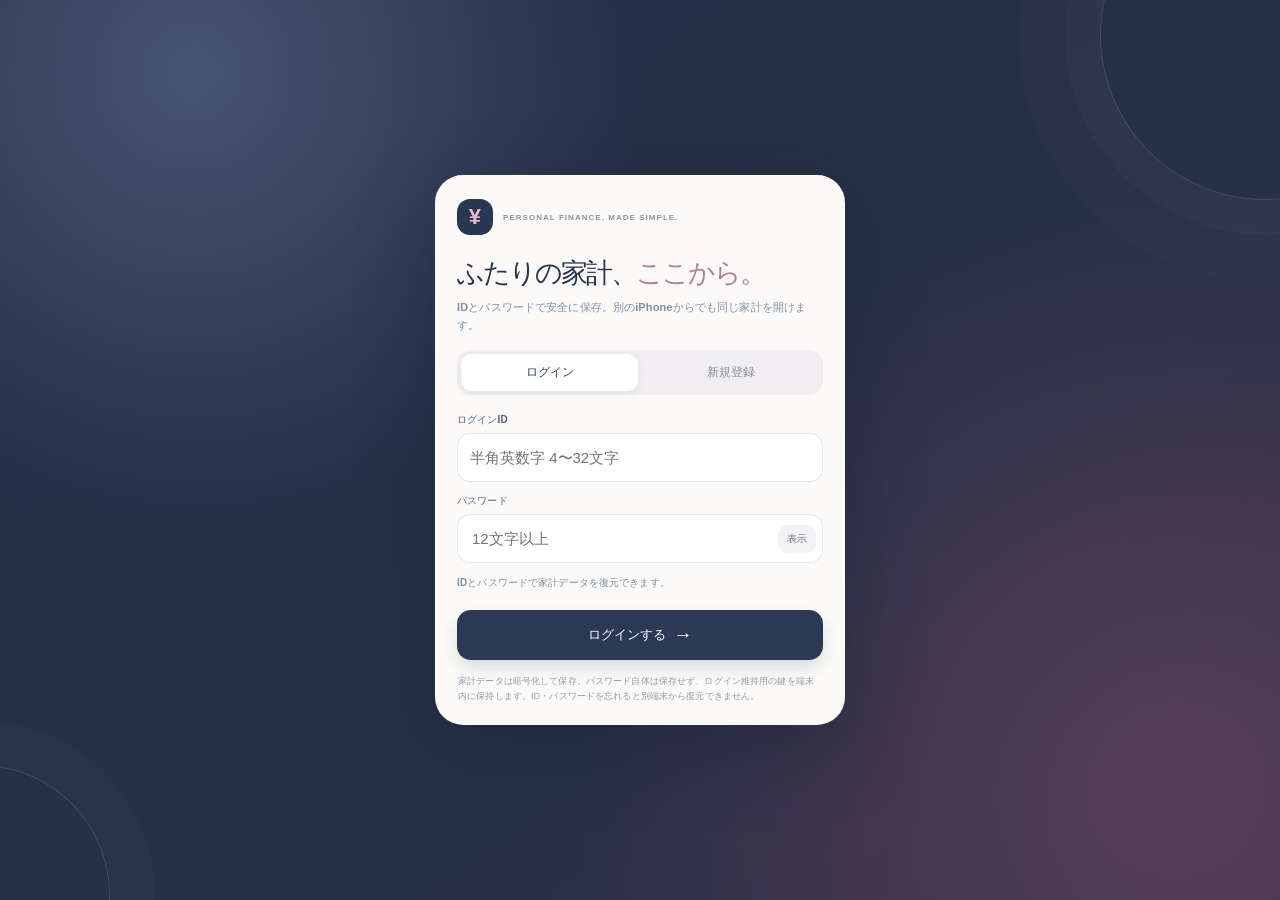
==== commit a8af5074: "Finalize account copy, keyboard hints and midnight PWA theme" ====
--- a/index.html
+++ b/index.html
@@ -3,7 +3,7 @@
 <head>
 <meta charset="utf-8">
 <meta name="viewport" content="width=device-width,initial-scale=1,viewport-fit=cover">
-<meta name="theme-color" content="#a0dcff">
+<meta name="theme-color" content="#273149">
 <meta name="apple-mobile-web-app-capable" content="yes">
 <meta name="apple-mobile-web-app-status-bar-style" content="default">
 <meta name="apple-mobile-web-app-title" content="家賃デス">
@@ -125,14 +125,14 @@
    <div class="auth-modes"><button type="button" id="showLogin" class="active">ログイン</button><button type="button" id="showRegister">新規登録</button></div>
    <form id="accountForm" autocomplete="on">
     <label for="accountId">ログインID</label>
-    <input id="accountId" type="text" inputmode="email" autocomplete="username" autocapitalize="off" spellcheck="false" placeholder="半角英数字 4〜32文字" minlength="4" maxlength="32" required>
+    <input id="accountId" type="text" inputmode="text" autocomplete="username" autocapitalize="off" spellcheck="false" placeholder="半角英数字 4〜32文字" minlength="4" maxlength="32" required>
     <label for="accountPassword">パスワード</label>
     <div class="auth-password"><input id="accountPassword" type="password" autocomplete="current-password" placeholder="12文字以上" minlength="12" required><button type="button" id="togglePassword" aria-label="パスワードを表示">表示</button></div>
     <div id="accountConfirmWrap" hidden><label for="accountConfirm">パスワード（確認）</label><input id="accountConfirm" type="password" autocomplete="new-password" placeholder="もう一度入力"></div>
     <p id="authStatus" class="auth-status" role="status" aria-live="polite">登録したIDとパスワードでログインできます。</p>
     <button id="accountSubmit" class="auth-submit" type="submit">ログインする <span>→</span></button>
    </form>
-   <p class="auth-footnote">家計データは暗号化して保存。パスワードは端末・サーバーへ保存しません。ID・パスワードを忘れると別端末から復元できません。</p>
+   <p class="auth-footnote">家計データは暗号化して保存。パスワード自体は保存せず、ログイン維持用の鍵を端末内に保持します。ID・パスワードを忘れると別端末から復元できません。</p>
   </div>
   <div id="authProfile" hidden>
    <h2>マイアカウント</h2>
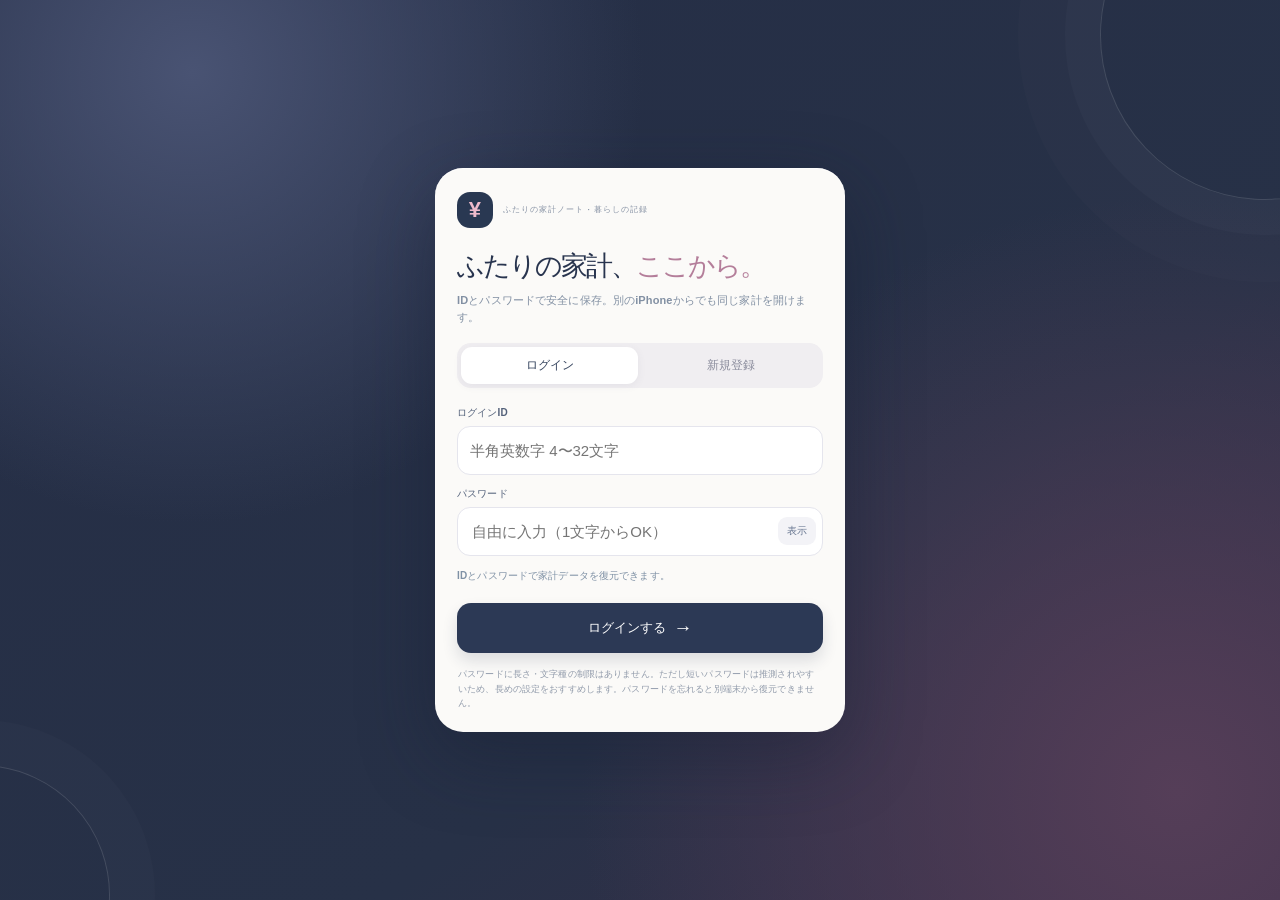
==== commit 4f7fe752: "Use handwritten Japanese typography, refined labels and custom minimal navigation icons" ====
--- a/index.html
+++ b/index.html
@@ -3,7 +3,7 @@
 <head>
 <meta charset="utf-8">
 <meta name="viewport" content="width=device-width,initial-scale=1,viewport-fit=cover">
-<meta name="theme-color" content="#273149">
+<meta name="theme-color" content="#292b29">
 <meta name="apple-mobile-web-app-capable" content="yes">
 <meta name="apple-mobile-web-app-status-bar-style" content="default">
 <meta name="apple-mobile-web-app-title" content="家賃デス">
@@ -11,6 +11,9 @@
 <link rel="icon" href="./icon.svg" type="image/svg+xml">
 <link rel="apple-touch-icon" href="./apple-touch-icon.png">
 <link rel="manifest" href="./manifest.webmanifest">
+<link rel="preconnect" href="https://fonts.googleapis.com">
+<link rel="preconnect" href="https://fonts.gstatic.com" crossorigin>
+<link href="https://fonts.googleapis.com/css2?family=Klee+One:wght@400;600&display=swap" rel="stylesheet">
 <link rel="stylesheet" href="./app.css">
 <link rel="stylesheet" href="./design.css">
 <title>家賃デス</title>
@@ -18,15 +21,15 @@
 <body>
 <div class="app">
  <header class="header">
-  <div class="logo" aria-hidden="true"><svg viewBox="0 0 64 64"><path fill="#fff" d="M9 30 32 10 55 30v24H9z"/><path fill="none" stroke="#fa78ad" stroke-width="5" stroke-linecap="round" d="m21 31 11 10 11-10M32 41v10M22 43h20"/></svg></div>
-  <div class="brand"><strong>家賃<span>デス</span></strong><small>HOUSEHOLD LEDGER — ふたりの精算</small></div>
-  <span id="netPill" class="net-pill" aria-live="polite">保存中</span><button id="accountOpen" class="account-open" type="button" aria-label="アカウントを開く"><span class="account-avatar">●</span><span id="accountHeaderLabel">アカウント</span></button>
+  <div class="logo" aria-hidden="true"><svg viewBox="0 0 64 64" fill="none"><path d="m12 28 20-17 20 17v25H12V28Z" stroke="#F5ECDD" stroke-width="3.6" stroke-linejoin="round"/><path d="m24 29 8 9 8-9M32 39v10M24 42h16" stroke="#C9AD8D" stroke-width="3.7" stroke-linecap="round" stroke-linejoin="round"/></svg></div>
+  <div class="brand"><strong>家賃<span>デス。</span></strong><small>ふたりの暮らしのお金ノート</small></div>
+  <span id="netPill" class="net-pill" aria-live="polite">保存中</span><button id="accountOpen" class="account-open" type="button" aria-label="アカウントを開く"><span class="account-avatar">✦</span><span id="accountHeaderLabel">アカウント</span></button>
  </header>
  <main class="pages" id="pages">
   <section class="page active" id="tab-calc" aria-label="計算">
    <div class="page-inner">
    <div class="bill panel">
-    <div class="labelbar"><label for="billInput">今月のカード請求額</label><span id="billBadge">まずは入力</span></div>
+    <div class="labelbar"><label for="billInput">今月のカード請求額</label><span id="billBadge">未入力</span></div>
     <div class="billbox"><input id="billInput" type="text" inputmode="numeric" enterkeyhint="done" autocomplete="off" placeholder="0" aria-label="楽天カードの請求額"><b>円</b></div>
     <div class="month-row">
      <label for="calcMonth" class="month-label">対象月</label>
@@ -36,8 +39,8 @@
    </div>
    <h2 class="eyeline">ふたりの振込額 <span id="resultBadge">入力待ち</span></h2>
    <div class="couple" aria-live="polite">
-    <div class="person blue"><span>翔太の振込</span><strong><span id="personA">—</span><small hidden>円</small></strong><em>固定費 ＋ 変動費 ＋ 食費</em></div>
-    <div class="person pink"><span>志穂の振込</span><strong><span id="personB">—</span><small hidden>円</small></strong><em>固定費 ＋ 変動費 ＋ 食費</em></div>
+    <div class="person blue"><span>翔太 の振込</span><strong><span id="personA">—</span><small hidden>円</small></strong><em>固定費 ＋ 変動費 ＋ 食費</em></div>
+    <div class="person pink"><span>志穂 の振込</span><strong><span id="personB">—</span><small hidden>円</small></strong><em>固定費 ＋ 変動費 ＋ 食費</em></div>
    </div>
    <div class="total panel"><div><b>振込合計</b><small>カード請求 ＋ 食費チャージ</small></div><strong><span id="totalAmount">—</span><small hidden>円</small></strong></div>
    <div class="mini">
@@ -96,10 +99,10 @@
   </section>
  </main>
  <nav class="tabs" aria-label="メインメニュー">
-  <button type="button" class="active" data-tab="calc" aria-current="page"><span class="tab-icon">⌂</span><span>計算</span></button>
-  <button type="button" data-tab="history"><span class="tab-icon">▥</span><span>月別</span></button>
-  <button type="button" data-tab="share"><span class="tab-icon">♡</span><span>共有</span></button>
-  <button type="button" data-tab="reminder"><span class="tab-icon">♧</span><span>通知</span></button>
+  <button type="button" class="active" data-tab="calc" aria-current="page"><span class="tab-icon"><svg viewBox="0 0 24 24" fill="none" stroke="currentColor" stroke-width="1.6" stroke-linecap="round" stroke-linejoin="round"><path d="m3 11 9-7 9 7v9H3z"/><path d="M9 20v-7h6v7"/></svg></span><span>計算</span></button>
+  <button type="button" data-tab="history"><span class="tab-icon"><svg viewBox="0 0 24 24" fill="none" stroke="currentColor" stroke-width="1.6" stroke-linecap="round" stroke-linejoin="round"><rect x="3" y="5" width="18" height="16" rx="2"/><path d="M7 3v4M17 3v4M3 10h18M8 14h3M8 17h3M14 14h3"/></svg></span><span>月別</span></button>
+  <button type="button" data-tab="share"><span class="tab-icon"><svg viewBox="0 0 24 24" fill="none" stroke="currentColor" stroke-width="1.6" stroke-linecap="round" stroke-linejoin="round"><circle cx="8" cy="8" r="3"/><circle cx="17" cy="9" r="2.5"/><path d="M2.5 20v-2c0-5 11-5 11 0v2M15 16c3-1 6 .5 6 4"/></svg></span><span>共有</span></button>
+  <button type="button" data-tab="reminder"><span class="tab-icon"><svg viewBox="0 0 24 24" fill="none" stroke="currentColor" stroke-width="1.6" stroke-linecap="round" stroke-linejoin="round"><path d="M18 8a6 6 0 0 0-12 0c0 7-3 7-3 9h18c0-2-3-2-3-9M10 21h4"/></svg></span><span>通知</span></button>
  </nav>
 </div>
 <div id="overlay" class="overlay" hidden></div>
@@ -118,7 +121,7 @@
 <section id="accountGate" class="account-gate" role="dialog" aria-modal="true" aria-labelledby="accountTitle">
  <div class="auth-decoration" aria-hidden="true"><div class="auth-disc disc-a"></div><div class="auth-disc disc-b"></div></div>
  <div class="auth-card">
-  <div class="auth-topline"><div class="auth-symbol">¥</div><span class="auth-english">PERSONAL FINANCE, MADE SIMPLE.</span><button id="accountClose" type="button" class="auth-close" hidden aria-label="閉じる">×</button></div>
+  <div class="auth-topline"><div class="auth-symbol">¥</div><span class="auth-english">ふたりの家計ノート · 暮らしの記録</span><button id="accountClose" type="button" class="auth-close" hidden aria-label="閉じる">×</button></div>
   <div id="authFormSection">
    <h2 id="accountTitle">ふたりの家計、<span>ここから。</span></h2>
    <p class="auth-intro">IDとパスワードで安全に保存。別のiPhoneからでも同じ家計を開けます。</p>
@@ -127,12 +130,12 @@
     <label for="accountId">ログインID</label>
     <input id="accountId" type="text" inputmode="text" autocomplete="username" autocapitalize="off" spellcheck="false" placeholder="半角英数字 4〜32文字" minlength="4" maxlength="32" required>
     <label for="accountPassword">パスワード</label>
-    <div class="auth-password"><input id="accountPassword" type="password" autocomplete="current-password" placeholder="12文字以上" minlength="12" required><button type="button" id="togglePassword" aria-label="パスワードを表示">表示</button></div>
+    <div class="auth-password"><input id="accountPassword" type="password" autocomplete="current-password" placeholder="自由に入力（1文字からOK）" minlength="1" required><button type="button" id="togglePassword" aria-label="パスワードを表示">表示</button></div>
     <div id="accountConfirmWrap" hidden><label for="accountConfirm">パスワード（確認）</label><input id="accountConfirm" type="password" autocomplete="new-password" placeholder="もう一度入力"></div>
     <p id="authStatus" class="auth-status" role="status" aria-live="polite">登録したIDとパスワードでログインできます。</p>
     <button id="accountSubmit" class="auth-submit" type="submit">ログインする <span>→</span></button>
    </form>
-   <p class="auth-footnote">家計データは暗号化して保存。パスワード自体は保存せず、ログイン維持用の鍵を端末内に保持します。ID・パスワードを忘れると別端末から復元できません。</p>
+   <p class="auth-footnote">パスワードに長さ・文字種の制限はありません。ただし短いパスワードは推測されやすいため、長めの設定をおすすめします。パスワードを忘れると別端末から復元できません。</p>
   </div>
   <div id="authProfile" hidden>
    <h2>マイアカウント</h2>
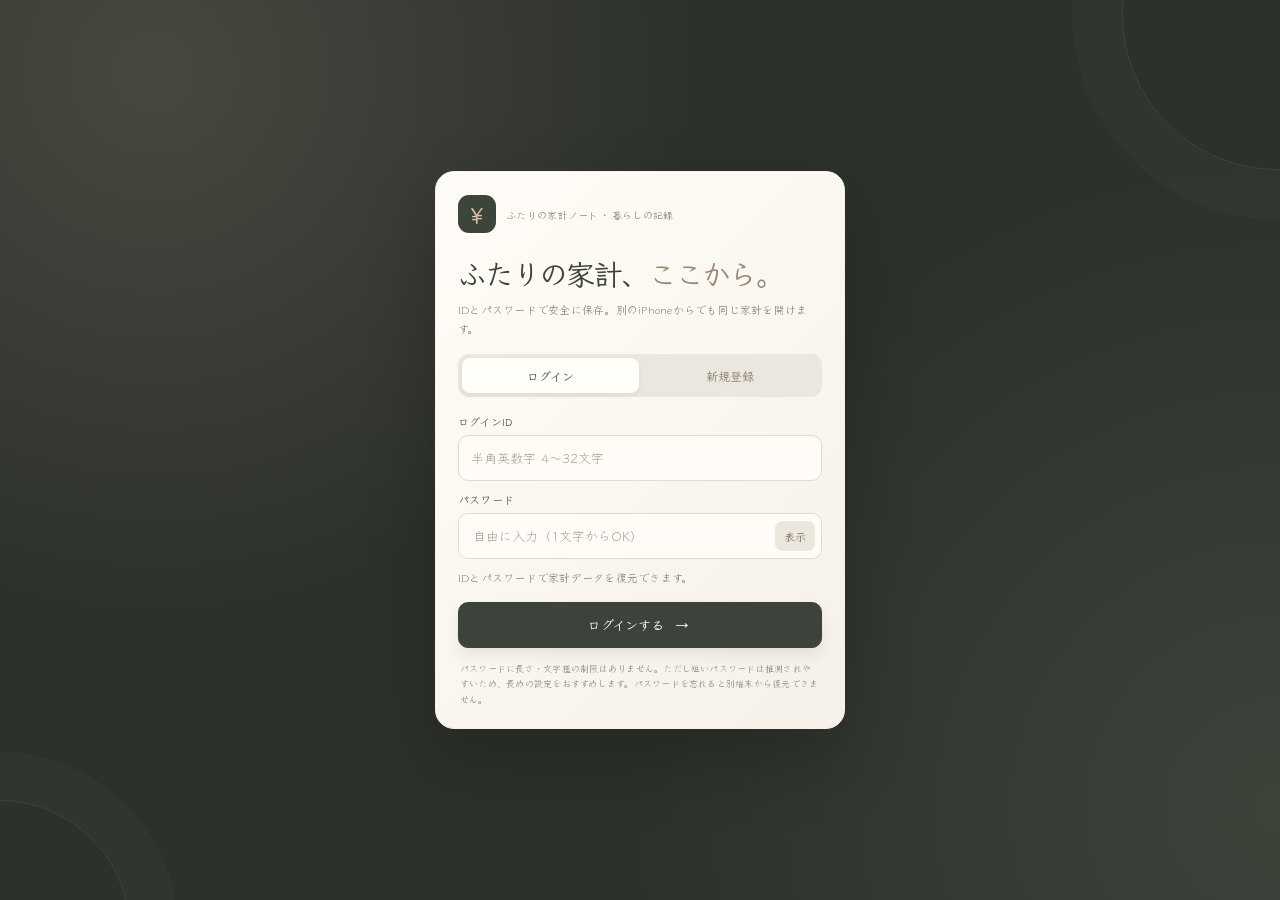
==== commit 2bb02a56: "Match Safari browser theme to charcoal handwritten palette" ====
--- a/index.html
+++ b/index.html
@@ -3,7 +3,7 @@
 <head>
 <meta charset="utf-8">
 <meta name="viewport" content="width=device-width,initial-scale=1,viewport-fit=cover">
-<meta name="theme-color" content="#292b29">
+<meta name="theme-color" content="#30352f">
 <meta name="apple-mobile-web-app-capable" content="yes">
 <meta name="apple-mobile-web-app-status-bar-style" content="default">
 <meta name="apple-mobile-web-app-title" content="家賃デス">
--- a/design.css
+++ b/design.css
@@ -1,283 +1,451 @@
-/* 家賃デス v7 / Modern personal ledger. Compact, offline-friendly, no web fonts. */
+/* 家賃デス — chic handwritten edition
+   Klee One: elegant handwritten Japanese; native Mincho fallbacks are used offline when needed. */
 :root{
- --ink:#222b42;--muted:#8590a5;--line:#e7e9f0;--surface:#ffffff;--cream:#f6f5f2;
- --rose:#d68ca5;--rose-pale:#f9e8ee;--blue:#677ea4;--blue-pale:#e7edf8;
- --brand:#273149;--round:21px;--shadow:0 8px 26px rgba(43,55,85,.055);
- font-family:"Avenir Next","Hiragino Kaku Gothic ProN","Hiragino Maru Gothic ProN",Meiryo,sans-serif;
- color:var(--ink);letter-spacing:.008em;
-}
-html,body{height:100%;height:100svh;background:#f4f4f1;overflow:hidden;overscroll-behavior:none}
-body{background:radial-gradient(ellipse at 95% 0%,#f7e9ec 0,transparent 42%),radial-gradient(ellipse at 0% 96%,#e7eefa 0,transparent 45%),#f6f5f2}
+  --ink:#30342e;--muted:#857f75;--line:#e3dfd7;--surface:#fffcf8;
+  --cream:#f5f2ed;--charcoal:#30352f;--greige:#9d8e7c;--sand:#d9c4a9;
+  --sage:#a4aca0;--dust:#d5b7a7;
+  --shadow:0 8px 25px rgba(57,55,47,.045);
+  --hand:"Klee One","Klee","Hiragino Mincho ProN","Yu Mincho",serif;
+  --digits:"Klee One","Avenir Next","Hiragino Maru Gothic ProN",sans-serif;
+  color:var(--ink);font-family:var(--hand);font-weight:600;letter-spacing:.015em;
+}
+*{box-sizing:border-box}
+html,body{height:100%;height:100svh;overflow:hidden;overscroll-behavior:none;-webkit-text-size-adjust:100%}
+body{
+ background:
+   radial-gradient(ellipse at 0% 4%,rgba(255,255,255,.75),transparent 40%),
+   radial-gradient(ellipse at 100% 100%,rgba(217,207,191,.36),transparent 52%),
+   #eeeae3;
+ color:var(--ink)
+}
+button,input,select,textarea{font-family:var(--hand);font-weight:600}
+button{transition:background .16s,border-color .16s,color .16s}
+button:focus-visible,input:focus-visible,select:focus-visible{outline:2px solid #918675;outline-offset:2px}
+[hidden]{display:none!important}
 .app{
- width:min(100%,480px);height:100svh;
- padding:calc(10px + env(safe-area-inset-top,0px)) 14px calc(8px + env(safe-area-inset-bottom,0px));
- gap:11px;
+ width:min(100%,480px);height:100svh;overflow:hidden;
+ padding:calc(10px + env(safe-area-inset-top,0px)) 13px calc(8px + env(safe-area-inset-bottom,0px));
+ gap:clamp(8px,1.1svh,11px);
 }
 .header{
- padding:12px 13px 12px 12px;
- background:linear-gradient(118deg,#263149 0%,#353e56 100%);
- border-radius:23px;
- box-shadow:0 11px 25px rgba(28,40,66,.12);
- gap:9px;
+ flex-shrink:0;min-width:0;
+ background:linear-gradient(115deg,#30342e 0%,#3b3e36 100%);
+ border:1px solid rgba(255,255,255,.1);
+ border-radius:17px;padding:11px 12px;
+ gap:9px;box-shadow:0 10px 22px rgba(40,42,34,.095)
 }
 .logo{
- width:44px;height:44px;border-radius:14px;
- background:linear-gradient(135deg,#c4b0d0,#e9a8b9);
- box-shadow:inset 0 1px 0 #ffffff55;
-}
-.logo svg{width:28px;height:28px}
+ width:42px;height:42px;border-radius:12px;flex-shrink:0;
+ background:#54544b;box-shadow:inset 0 1px 0 #ffffff2b;
+ display:grid;place-items:center
+}
+.logo svg{width:29px;height:29px}
+.brand{min-width:0;flex:1}
 .brand strong{
- font-family:"Avenir Next","Hiragino Kaku Gothic ProN",sans-serif;
- color:#fff;font-weight:800;letter-spacing:-.06em;font-size:25px;line-height:1.05
-}
-.brand strong span{color:#f2b6c7}
-.brand small{font-size:8px;letter-spacing:.07em;color:#bfc6d4;font-weight:700;margin-top:5px;overflow:hidden;text-overflow:ellipsis}
-.net-pill{border-radius:100px;background:#ffffff1c;border:1px solid #ffffff20;color:#e1e7ed;font-size:9px;padding:5px 7px}
+ color:#faf7f0;font-family:var(--hand);font-weight:600;letter-spacing:-.07em;
+ font-size:clamp(22px,6.3vw,27px);line-height:1.12;white-space:nowrap
+}
+.brand strong span{color:#d9bca2;font-weight:400}
+.brand small{
+ color:#bbb9ac;font-size:9px;font-weight:400;letter-spacing:.015em;
+ margin-top:4px;white-space:nowrap;text-overflow:ellipsis;overflow:hidden
+}
+.net-pill{
+ color:#d6d4c6;background:#ffffff12;border:1px solid #ffffff22;
+ border-radius:10px;padding:5px 6px;font-size:9px;
+ font-weight:400;white-space:nowrap
+}
 .account-open{
- border:1px solid #ffffff37;background:#ffffff0d;color:#f6f6fa;
- border-radius:13px;min-height:36px;min-width:36px;max-width:84px;
- display:flex;align-items:center;justify-content:center;gap:5px;
- font-size:9px;font-weight:750;padding:6px 8px;
-}
-.account-open span:last-child{white-space:nowrap;overflow:hidden;text-overflow:ellipsis;max-width:44px}
-.account-avatar{height:19px;width:19px;display:grid;place-items:center;border:1px solid #f6d3dd88;background:#ffffff10;border-radius:100%;color:#f2b6c7;font-size:8px;flex-shrink:0}
-.pages{min-height:0;overflow:hidden}
-.page{overflow:hidden!important}
-.page-inner{gap:clamp(8px,1.2svh,11px);transform-origin:top left}
-.panel{background:#fff;border-radius:var(--round);box-shadow:var(--shadow);border:1px solid #ecedf0}
+ min-width:35px;max-width:85px;min-height:36px;display:flex;
+ align-items:center;justify-content:center;gap:4px;
+ border:1px solid #9b9b8e55;border-radius:11px;
+ background:#ffffff0d;color:#e9e8df;padding:5px 7px;font-size:10px;font-weight:400
+}
+.account-avatar{
+ display:grid;place-items:center;width:18px;height:18px;flex-shrink:0;
+ border:1px solid #d9c0a57a;border-radius:50%;color:#d9c0a5;
+ background:transparent;font-family:Georgia,serif;font-size:10px
+}
+.account-open span:last-child{overflow:hidden;max-width:46px;text-overflow:ellipsis;white-space:nowrap}
+.pages{flex:1;min-height:0;overflow:hidden}
+.page{height:100%;min-height:0;overflow:hidden!important;padding:0!important}
+.page.active{display:block}
+.page:not(.active){display:none!important}
+.page-inner{
+ width:100%;height:auto;display:flex;flex-direction:column;
+ gap:clamp(7px,1.1svh,11px);min-height:0;
+ overflow:visible;transform-origin:top left
+}
+.page-inner>*{flex-shrink:0}
+.panel{
+ background:var(--surface);border:1px solid #e3ded5;
+ border-radius:18px;box-shadow:var(--shadow)
+}
 #tab-calc .bill.panel{
- padding:16px;
- border:1px solid #efedf0;
- background:linear-gradient(150deg,#fff,#fffdfe);
+ padding:14px 14px 12px;
+ background:linear-gradient(137deg,#fffcf8,#f9f5ee);
+ border:1px solid #e4ddd3;border-radius:18px;
  box-shadow:var(--shadow)
 }
-#tab-calc .labelbar{margin-bottom:11px;font-size:11px;font-weight:800;color:#596781;letter-spacing:.03em}
-#tab-calc .labelbar label{letter-spacing:.02em}
+.labelbar,#tab-calc .labelbar{
+ display:flex;align-items:center;justify-content:space-between;
+ gap:9px;margin-bottom:9px;color:#56594e;font-size:13px;font-weight:600
+}
+#tab-calc .labelbar label{font-size:13px;font-weight:600;letter-spacing:.01em}
 #billBadge{
- background:#f2ebf1;color:#906f81;box-shadow:none;
- border:1px solid #e9dde7;font-size:9px;padding:5px 9px;letter-spacing:.02em
-}
-#tab-calc.is-ready #billBadge{background:#e7f4ed;color:#477e62;border:1px solid #d6e7dd}
-#tab-calc .billbox{
- border:1px solid #e9eaf1;background:#f9f9fb;
- height:64px;border-radius:15px;padding:0 15px;box-shadow:none
-}
-#tab-calc .billbox:focus-within{border-color:#b4b8d2;box-shadow:0 0 0 4px #aab4d322}
+ font-size:10px;padding:4px 9px;background:#eeeae3;
+ color:#8b8073;border:1px solid #e3dcd0;border-radius:30px;
+ box-shadow:none;font-weight:400;white-space:nowrap
+}
+#tab-calc.is-ready #billBadge{background:#e9eee6;color:#6c8670;border-color:#d2ddcf}
+.billbox,#tab-calc .billbox{
+ display:flex;align-items:center;height:59px;gap:8px;padding:0 13px;
+ border-radius:12px;border:1px solid #e1dace;background:#fffdfb;
+ box-shadow:inset 0 1px 3px rgba(49,47,40,.025);
+ transition:border-color .18s,box-shadow .18s
+}
+#tab-calc .billbox:focus-within{
+ border-color:#b5a68f;box-shadow:0 0 0 3px #a69b8230
+}
 #tab-calc .billbox input{
- font-family:"Avenir Next","SF Pro Rounded","Hiragino Kaku Gothic ProN",sans-serif;
- color:#26344e;font-weight:800;letter-spacing:-.045em;font-size:35px
-}
-#tab-calc .billbox b{color:#718198;font-size:14px}
-#tab-calc.is-empty .billbox input::placeholder{color:#bcc4d1}
-.month-row{gap:8px;margin-top:10px}
-.month-label{font-size:10px;color:#8993a3}
+ font-family:var(--digits);font-size:clamp(29px,8vw,35px);
+ font-weight:600;color:#333a33;letter-spacing:-.045em;
+ border:0;background:transparent;outline:0;font-variant-numeric:tabular-nums
+}
+#tab-calc .billbox input::placeholder{color:#c4bfb5;opacity:1}
+#tab-calc .billbox b{font-size:15px;color:#7f7b72;font-weight:400}
+.month-row{display:flex;gap:7px;align-items:center;margin-top:9px}
+.month-label{font-size:11px;color:#888477;font-weight:400;white-space:nowrap}
 .month-input,#tab-calc .month-row .month-input{
- color:#43516e;font-weight:800;background:#f3f5f8;border:1px solid #ecedf0;
- border-radius:10px;max-width:145px;font-size:11px;padding:8px 7px
+ border:1px solid #e5e0d6;background:#f3f0ea;color:#58584f;
+ border-radius:9px;padding:7px 6px;min-width:0;max-width:137px;
+ font-size:12px;font-weight:600
 }
 .tiny-save{
- background:#e7edf8;color:#536c90;border-radius:10px;
- padding:9px 10px;font-weight:800;font-size:10px;letter-spacing:.01em
-}
-.eyeline{color:#26334e;font-size:13px;font-weight:850;padding:0 4px;margin:3px 0 -3px}
-.eyeline span,#resultBadge{background:#f4edf3;color:#927485;font-size:9px;letter-spacing:.04em;border-radius:100px;padding:5px 10px}
-.couple{gap:10px}
+ border:1px solid #d9d2c3;background:#ebe6dc;
+ color:#645c50;padding:8px 10px;
+ border-radius:9px;font-size:11px;font-weight:600;white-space:nowrap
+}
+#tab-calc .eyeline,.eyeline{
+ display:flex;align-items:center;justify-content:space-between;
+ color:#464941;font-size:14px;font-weight:600;
+ margin:1px 3px -3px;line-height:1.45
+}
+#resultBadge,.eyeline span{
+ padding:4px 10px;background:#e9e5de;color:#857a6c;
+ border:1px solid #e1dbd2;border-radius:100px;font-size:10px;font-weight:400
+}
+.couple{display:grid;grid-template-columns:repeat(2,minmax(0,1fr));gap:8px}
 #tab-calc .person{
- min-height:120px;border-radius:21px;
- padding:14px 12px;box-shadow:var(--shadow);
- border:1px solid rgba(255,255,255,.4);
- color:var(--ink);overflow:hidden
-}
-#tab-calc .person.blue{background:linear-gradient(141deg,#e8eff9,#d8e3f3)}
-#tab-calc .person.pink{background:linear-gradient(141deg,#fbebf0,#f2dce6)}
-#tab-calc .person:before{background:rgba(255,255,255,.45);width:120px;height:120px;top:-73px;right:-44px}
-#tab-calc .person:after{border-color:#ffffff6b}
-#tab-calc .person>span{color:#606e8a;font-size:11px;font-weight:850;letter-spacing:.02em}
-#tab-calc .person.pink>span{color:#9b687d}
+ color:#404940;min-width:0;border-radius:17px;
+ padding:13px 12px;background:#e3e8e0;
+ border:1px solid #d5ded3;min-height:105px;
+ box-shadow:0 7px 17px #343c3120;overflow:hidden;isolation:isolate;
+ position:relative
+}
+#tab-calc .person.blue{background:linear-gradient(140deg,#e7ebe5,#dce3d9);border-color:#d7dcd2}
+#tab-calc .person.pink{background:linear-gradient(140deg,#f3e9e2,#eaddd3);border-color:#e6d7cb}
+#tab-calc .person::before{
+ content:"";position:absolute;z-index:-1;top:-65px;right:-30px;
+ width:125px;height:125px;border-radius:50%;pointer-events:none;
+ background:rgba(255,255,255,.25)
+}
+#tab-calc .person::after{
+ content:"";position:absolute;z-index:-1;right:14px;bottom:-50px;
+ width:75px;height:75px;border-radius:50%;pointer-events:none;border:1px solid #ffffff75
+}
+#tab-calc .person>span,#tab-calc .person.pink>span{
+ display:block;color:#6a7065;font-family:var(--hand);
+ font-size:11px;font-weight:600;letter-spacing:.02em
+}
+#tab-calc .person.pink>span{color:#8f756a}
 #tab-calc .person strong{
- margin-top:13px;color:#263857;text-shadow:none;line-height:1.15;
- font-weight:850;letter-spacing:-.055em;
- font-family:"Avenir Next","SF Pro Rounded","Hiragino Kaku Gothic ProN",sans-serif;
- font-size:clamp(23px,6.7vw,31px)
-}
-#tab-calc .person em{color:#7b879b;font-size:9px;margin-top:9px;letter-spacing:-.02em}
-#tab-calc .person.pink em{color:#9d8691}
-#tab-calc.is-empty .person strong,#tab-calc:not(.is-ready) .person strong{color:#a0a9bc;letter-spacing:0}
+ display:block;margin-top:9px;line-height:1.14;
+ font-family:var(--digits);font-size:clamp(22px,6.6vw,29px);
+ color:#434942;font-weight:600;letter-spacing:-.065em;
+ font-variant-numeric:tabular-nums;text-shadow:none;white-space:nowrap
+}
+#tab-calc .person strong small{font-family:var(--hand);font-weight:400;font-size:12px;letter-spacing:0}
+#tab-calc .person em,#tab-calc .person.pink em{
+ display:block;font-size:9px;font-style:normal;font-weight:400;
+ color:#7f8277;margin-top:7px;white-space:nowrap
+}
+#tab-calc.is-empty .person strong,#tab-calc:not(.is-ready) .person strong{color:#a1a195}
 #tab-calc .total.panel{
- background:#283248;color:white;border:0;
- border-radius:20px;padding:17px 15px;
- box-shadow:0 9px 18px rgba(39,49,72,.105)
-}
-#tab-calc .total div b{font-size:12px;color:#fff;font-weight:850}
-#tab-calc .total div small{color:#b4c0d0;font-size:9px;letter-spacing:.025em;margin-top:6px}
-#tab-calc .total strong{color:#fff;font-size:clamp(21px,6vw,27px);font-weight:850;letter-spacing:-.04em}
-#tab-calc:not(.is-ready) .total strong{color:#b8c3d1}
-#tab-calc .mini{gap:7px}
-#tab-calc .mini>div{border-radius:16px;border:1px solid #e9eaf0;box-shadow:none;background:#ffffffed;padding:11px 4px}
-#tab-calc .mini small{color:#8a94a5;font-size:9px}
-#tab-calc .mini strong{margin-top:8px;font-size:clamp(11px,3.3vw,14px);color:#364460;letter-spacing:-.05em}
+ display:flex;justify-content:space-between;align-items:center;gap:9px;
+ border:1px solid #41433e;
+ padding:13px 14px;
+ background:linear-gradient(125deg,#30342f,#42443d);
+ border-radius:16px;color:#f5f3ec;
+ box-shadow:0 9px 20px rgba(45,47,40,.11)
+}
+#tab-calc .total div b{color:#fcf9f0;font-size:13px;font-weight:600}
+#tab-calc .total div small{display:block;margin-top:4px;color:#bcb9ac;font-weight:400;font-size:10px}
+#tab-calc .total strong{
+ color:#f5f1e7;font-size:clamp(21px,6vw,28px);
+ font-family:var(--digits);font-weight:600;
+ white-space:nowrap;letter-spacing:-.05em;font-variant-numeric:tabular-nums
+}
+#tab-calc .total strong small{font-family:var(--hand);font-size:12px;font-weight:400}
+#tab-calc:not(.is-ready) .total strong{color:#bdbdaf}
+.mini{display:grid;grid-template-columns:repeat(3,minmax(0,1fr));gap:7px}
+#tab-calc .mini>div{
+ min-width:0;padding:10px 4px;
+ text-align:center;background:rgba(255,253,249,.91);
+ border:1px solid #e5e0d6;border-radius:13px;box-shadow:none
+}
+#tab-calc .mini small{font-size:10px;color:#888376;font-weight:400;white-space:nowrap}
+#tab-calc .mini strong{
+ display:block;margin-top:7px;color:#56564d;
+ font-family:var(--digits);font-weight:600;letter-spacing:-.055em;
+ font-size:clamp(10px,3.4vw,14px);white-space:nowrap;font-variant-numeric:tabular-nums
+}
 #tab-calc .calc-guide{
- background:transparent;border:0;color:#8792a1;padding:4px 6px;
- font-size:10px;font-weight:700;line-height:1.4;text-align:center
-}
-#tab-calc.is-ready .calc-guide{color:#6c9c83;background:none}
-.calc-actions{gap:9px}
+ margin:0;text-align:center;padding:3px 7px;
+ font-size:10px;font-weight:400;color:#7c796e;
+ background:transparent;border:none;line-height:1.55
+}
+#tab-calc.is-ready .calc-guide{color:#70806e;background:transparent}
+#tab-calc .warning{margin:0;border-radius:10px;background:#f8ece3;color:#906f5c;border:1px solid #eedbca}
+.calc-actions{display:grid;grid-template-columns:1.15fr 1fr;gap:8px}
 .gradient,#tab-calc .gradient:not(:disabled){
- background:linear-gradient(107deg,#34435e,#64789c);
- border-radius:14px;color:#fff;font-size:12px;font-weight:850;
- min-height:46px;box-shadow:0 7px 17px #2c3f6120
+ min-height:43px;padding:9px 10px;
+ border-radius:12px;border:1px solid #41443d;
+ font-size:12px;font-weight:600;white-space:nowrap;
+ background:#454a42;color:#f9f7ef;
+ box-shadow:0 6px 16px #33372d19
 }
 .white-button,#tab-calc .white-button{
- border-radius:14px;color:#526381;background:#fff;border:1px solid #e6e8ef;
- box-shadow:none;font-weight:800;min-height:46px
-}
-#tab-calc .gradient:disabled,#tab-calc .tiny-save:disabled{opacity:.43;filter:saturate(.7)}
+ min-height:43px;border:1px solid #ddd6ca;
+ border-radius:12px;background:#fffdf8;color:#615c51;
+ font-size:12px;font-weight:600;box-shadow:none
+}
+#tab-calc .gradient:disabled,#tab-calc .tiny-save:disabled{
+ opacity:.43;filter:saturate(.65);cursor:not-allowed
+}
 .tabs{
- border:1px solid #353f54;border-radius:20px;
- background:#283249;box-shadow:0 9px 25px #2431471a;
- padding:5px;gap:3px
-}
-.tabs button{color:#aebad0;border-radius:15px;min-height:56px;font-size:10px;letter-spacing:.025em;gap:3px}
+ display:grid;grid-template-columns:repeat(4,1fr);gap:3px;flex-shrink:0;
+ padding:5px;border-radius:17px;border:1px solid #3c4039;
+ background:#353a33;box-shadow:0 9px 22px #38372c19
+}
+.tabs button{
+ display:flex;flex-direction:column;align-items:center;justify-content:center;gap:3px;
+ min-height:50px;border:0;border-radius:12px;
+ background:transparent;color:#c8c8be;
+ font-family:var(--hand);font-size:11px;font-weight:600;letter-spacing:.015em
+}
 .tabs button.active{
- color:#27364e;background:#f4f0f1;
- box-shadow:inset 0 1px 0 white,0 3px 9px #10182c22
-}
-.tabs button.active .tab-icon{color:#a07799}
-.tab-icon{font-size:21px}
+ color:#373b34;background:#f3f0e9;
+ box-shadow:inset 0 1px 0 #fff,0 2px 7px #1c201928
+}
+.tab-icon{display:grid;place-items:center;height:23px;font-size:0;line-height:1}
+.tab-icon svg{width:20px;height:20px;display:block}
+.tabs button.active .tab-icon{color:#887761}
 #tab-history,#tab-share,#tab-reminder{overflow:hidden!important}
-.section-heading h2{font-size:20px;color:#2e3a53;font-weight:850}
-.section-heading h2 span{color:#b28e9c;font-size:9px;letter-spacing:.16em;font-weight:850}
-.section-heading p{color:#7f8b9f;font-size:10px;margin-top:4px}
-.history-summary,.chart-wrap,.info-card,.sharing-tools,.reminder,.caution{border:1px solid #e9eaf0;background:#fff;box-shadow:var(--shadow)}
-.history-summary{padding:14px;border-radius:19px}
-.history-summary small{color:#8292aa;font-size:10px}
-.history-summary strong{font-size:17px;color:#2e3e59}
-.chart-wrap{border-radius:21px;padding:12px}
-.chart-head strong{font-size:11px;color:#435674}
-.chart-head small{font-size:9px;color:#8995a9}
-.bar{background:linear-gradient(0deg,#667a9c,#b2a9c8);border-radius:7px 7px 3px 3px}
-.bar-group:last-child .bar:not(.no-data){background:linear-gradient(0deg,#c887a5,#e5b8c7)}
-.bar-amount{color:#5d6d86}
-.bar-label{color:#8b96a7}
-.history-title strong{font-size:12px;color:#3d4b66}
-.history-title button{background:#e8ebf2;color:#5c6e8c;border-radius:10px}
+.section-heading{margin:2px 3px 2px}
+.section-heading h2{margin:0;color:#454840;font-size:19px;font-weight:600}
+.section-heading h2 span{font-family:"Avenir Next",sans-serif;font-weight:500;color:#9f9789;font-size:9px;letter-spacing:.12em;margin-left:8px}
+.section-heading p{font-size:11px;color:#878174;margin:5px 0 0;font-weight:400}
+.history-summary,.chart-wrap,.info-card,.sharing-tools,.reminder,.caution{
+ background:var(--surface);border:1px solid #e3ddd2;box-shadow:var(--shadow)
+}
+.history-summary{padding:12px;border-radius:17px}
+.history-summary small{font-size:10px;color:#858478;font-weight:400}
+.history-summary strong{font-size:17px;font-family:var(--digits);font-weight:600;color:#44483f}
+.history-summary>div+div{border-left:1px solid #eae5de}
+.chart-wrap{padding:13px 12px;border-radius:16px}
+.chart-head strong{color:#56584f;font-size:12px;font-weight:600}
+.chart-head small{color:#938b7d;font-size:10px;font-weight:400}
+.chart{height:clamp(95px,16svh,132px)}
+.bar-group{gap:4px}
+.bar{background:linear-gradient(180deg,#bdc5b6,#9da799);border-radius:8px 8px 4px 4px}
+.bar-group:last-child .bar:not(.no-data){background:linear-gradient(180deg,#d4bba2,#aa927c)}
+.bar-amount{color:#77776b;font-family:var(--digits);font-size:9px}
+.bar-label{color:#868072;font-size:10px;font-weight:400}
+.history-title{margin:4px 3px 1px}
+.history-title strong{font-size:12px;font-weight:600;color:#57574d}
+.history-title button,.history-pager button{
+ border:1px solid #e2dcd2;border-radius:10px;
+ background:#f9f6f0;color:#776e60;padding:8px 10px;font-weight:600;font-size:11px
+}
+.history-list{gap:6px}
 .history-row{
- border:1px solid #ebeaf0;background:#fff;border-radius:14px;
- box-shadow:0 3px 13px #28365108;padding:11px
-}
-.history-row strong{color:#3a4864;font-size:12px}
-.history-row .history-number{color:#33425d}
-.history-pager button{background:#fff;border:1px solid #e9eaf0;color:#596e90}
-.history-pager span{color:#66738e}
-.info-card{border-radius:21px}
-.info-icon{background:#f9e9f1;color:#ba8097}
-.info-card h3{color:#303d58}
-.info-card p,.sharing-tools p,.caution p{color:#7f8da4}
-.sharing-tools{border-radius:20px}
-.sharing-tools strong,.share-code-title{color:#3c4b66}
-.sharing-tools .gradient,.reminder .gradient{background:#354762}
-#tab-share .sharing-tools .join-row button{background:#e8edf5;color:#526b8b}
-.pill.muted-pill{background:#e9ecf4;color:#65778f}
-.reminder,.caution{border-radius:20px}
-.reminder>label:first-child{color:#4d5b73}
-.day-controls select{background:#fafafd;border-color:#e4e8ef;color:#354a69}
-.check-row input{accent-color:#a783a1}
-.preview-note{background:#f6f5f8;border:1px solid #eeedf3}
-.preview-note strong{color:#ad7794}
-#tab-reminder .caution strong{color:#3c4961}
-.sheet{background:#fbfafc;border:1px solid #e6e7ed;box-shadow:0 -12px 44px #26394b25}
-.sheet-head h2{color:#2f3d59}
-.setting-input{background:#fff;border-color:#e3e7ee}
-.settings-total{background:#eceff5;color:#3a4a65}
-.sheet>.gradient{background:#33425e}
-/* Account backdrop and sign-in composition */
+ width:100%;border:1px solid #e5dfd5;border-radius:12px;background:#fffcf7;
+ box-shadow:none;color:#44483e;padding:10px 11px;min-height:46px
+}
+.history-row strong{font-size:12px;color:#45483f;font-weight:600}
+.history-row span{font-size:10px;color:#8c887a;margin-top:3px;font-weight:400}
+.history-row .history-number{font-family:var(--digits);font-weight:600;font-size:15px;color:#41473d}
+.history-row .history-number small{font-family:var(--hand);font-size:10px;color:#958c7f;font-weight:400}
+.history-pager{min-height:29px}
+.history-pager button:disabled{opacity:.35}
+.history-pager span{font-size:12px;color:#747366;font-weight:400}
+.empty{background:#faf7f1;color:#898072;border:1px dashed #ded6ca;border-radius:12px;font-size:11px;padding:18px}
+.info-card{border-radius:17px;padding:15px 13px}
+.info-icon{width:42px;height:42px;background:#ece9df;color:#8d806b;font-size:24px}
+.info-card h3{color:#494d42;font-size:15px;font-weight:600}
+.info-card p,.sharing-tools p,.caution p{font-size:11px;color:#868073;font-weight:400;line-height:1.65}
+.pill.muted-pill{font-size:10px;font-weight:400;background:#eeede5;color:#7c796a;border-radius:99px}
+.sharing-tools{border-radius:17px;padding:13px 14px}
+.sharing-tools strong,.share-code-title{color:#56574e;font-weight:600;font-size:13px}
+#tab-share .sharing-tools .gradient{width:100%;min-height:40px;border-radius:11px;background:#454a42;color:#fff}
+#tab-share .sharing-tools .quiet{font-size:11px;font-weight:400;color:#8d7c6d}
+#tab-share .sharing-tools label{font-size:11px;color:#666357}
+#tab-share .sharing-tools .join-row input{
+ height:40px;background:#faf8f3;border:1px solid #e6e0d6;
+ border-radius:9px;font-size:11px;color:#514e45;font-weight:400
+}
+#tab-share .sharing-tools .join-row button{border-radius:9px;background:#e9e7df;color:#726b5e;font-weight:600}
+#tab-share .sharing-tools .sub-note{font-size:10px;color:#948b7f;font-weight:400}
+.reminder,.caution{border-radius:17px;padding:14px}
+.reminder>label:first-child{color:#59594d;font-size:12px;font-weight:600}
+.day-controls select{background:#faf8f3;border:1px solid #ded9cf;color:#4b5046;border-radius:11px;font-size:20px}
+.day-controls span{font-size:12px;color:#716d5f}
+.check-row{color:#5e6357;font-size:12px;font-weight:600}
+.check-row input{accent-color:#899482}
+.preview-note{border:1px solid #e7e2da;border-radius:13px;background:#f7f3ec}
+.preview-note span,.preview-note small{color:#928a7b;font-weight:400}
+.preview-note strong{color:#81705d;font-size:17px;font-weight:600}
+#tab-reminder .caution strong{font-size:12px;color:#57584c;font-weight:600}
+#tab-reminder .caution p{font-size:10px}
+#notifyStatus{color:#8f887c;font-size:10px}
+.sheet{background:#f7f4ee;border-top:1px solid #e5dccf;box-shadow:0 -10px 28px #3a36261f}
+.sheet-head h2{font-size:18px;font-weight:600;color:#46473e}
+.sheet-head button,.close{background:#ebe6dd;color:#68685b}
+.settings-grid{gap:10px}
+.sheet label{font-size:11px;font-weight:600;color:#56594f}
+.setting-input{background:#fffdfa;border:1px solid #e1dbd0;border-radius:11px}
+.setting-input input{color:#4b5047;font-family:var(--digits);font-size:18px;font-weight:600}
+.setting-input span{color:#8c8576}
+.settings-total{background:#eae7de;border-radius:11px;color:#52564e}
+.settings-total b{font-family:var(--digits);font-weight:600}
+#settingsSheet .gradient{background:#444a40;border-color:#444a40;color:#fff}
+/* Beautiful handwritten login sheet. */
 .account-gate{
- position:fixed;inset:0;z-index:30;overflow:auto;overscroll-behavior:contain;
- display:flex;align-items:center;justify-content:center;
- padding:calc(18px + env(safe-area-inset-top,0px)) 17px calc(18px + env(safe-area-inset-bottom,0px));
- background:radial-gradient(circle at 15% 8%,#495373 0,transparent 33%),
- radial-gradient(circle at 92% 88%,#553e58 0,transparent 42%),
- linear-gradient(145deg,#252e46,#273147 65%,#382e48);
+ position:fixed;inset:0;z-index:30;
+ display:flex;justify-content:center;align-items:center;overflow:hidden;
+ padding:calc(18px + env(safe-area-inset-top,0px)) 15px calc(18px + env(safe-area-inset-bottom,0px));
+ background:
+ radial-gradient(circle at 12% 8%,rgba(206,191,167,.17),transparent 39%),
+ radial-gradient(circle at 100% 90%,rgba(137,144,122,.19),transparent 43%),
+ #2c312b;
+ overscroll-behavior:none
 }
 .account-gate[hidden]{display:none!important}
 .auth-locked .app{pointer-events:none;user-select:none}
 .auth-locked{overflow:hidden}
 .auth-decoration{position:fixed;inset:0;pointer-events:none;overflow:hidden}
-.auth-disc{position:absolute;border:1px solid #ffffff22;border-radius:50%;transform:rotate(25deg)}
-.disc-a{height:330px;width:330px;top:-130px;right:-150px;box-shadow:0 0 0 35px #ffffff05,0 0 0 82px #ffffff03}
-.disc-b{height:260px;width:260px;left:-150px;bottom:-125px;box-shadow:0 0 0 45px #ffffff04}
+.auth-disc{position:absolute;border:1px solid rgba(222,211,187,.10);border-radius:50%}
+.disc-a{height:310px;width:310px;top:-140px;right:-152px;box-shadow:0 0 0 50px #c7b8a106}
+.disc-b{height:260px;width:260px;bottom:-160px;left:-130px;box-shadow:0 0 0 48px #c7b8a106}
 .auth-card{
- width:min(100%,410px);position:relative;
- margin:auto;padding:24px 22px 21px;border-radius:28px;
- background:#fbfaf8;
- box-shadow:0 24px 75px #151b3066,0 1px 0 #ffffffa0 inset;
- color:#28344e
-}
-.auth-topline{display:flex;align-items:center;gap:10px;margin-bottom:22px}
+ position:relative;width:min(100%,410px);max-height:100%;
+ padding:23px 22px 20px;
+ background:linear-gradient(135deg,#fffcf7,#f5f1e9);
+ border:1px solid #f8f0e7;
+ border-radius:19px;
+ box-shadow:0 30px 65px rgba(15,17,11,.25),inset 0 1px 0 #fff;
+ color:#44483e;overflow:hidden
+}
+.auth-topline{display:flex;align-items:center;gap:10px;margin-bottom:18px}
 .auth-symbol{
- display:grid;place-items:center;width:36px;height:36px;border-radius:13px;
- background:#293852;color:#eebacb;font-size:22px;font-weight:900
-}
-.auth-english{flex:1;font-size:8px;letter-spacing:.13em;font-weight:900;color:#8893a5}
-.auth-close{width:33px;height:33px;border:0;border-radius:50%;background:#ebeaf0;color:#5d6b85;font-size:22px}
-.auth-card h2{font-size:27px;line-height:1.25;font-weight:850;letter-spacing:-.075em;margin:0 0 8px}
-.auth-card h2 span{color:#b47e9a}
-.auth-intro{color:#8290a3;font-size:11px;font-weight:700;line-height:1.6;margin:0 0 16px}
-.auth-modes{display:grid;grid-template-columns:1fr 1fr;padding:4px;background:#f0eef1;border-radius:14px;margin-bottom:18px;gap:4px}
-.auth-modes button{background:transparent;color:#8a8c9c;border:0;border-radius:11px;font-size:12px;font-weight:850;padding:10px}
-.auth-modes button.active{background:#fff;color:#34435d;box-shadow:0 2px 8px #55566b13}
-#accountForm label{display:block;font-size:10px;font-weight:900;color:#53617a;margin:12px 0 6px}
+ display:grid;place-items:center;flex-shrink:0;
+ width:38px;height:38px;background:#3d443a;color:#e0c5a5;
+ border-radius:11px;
+ font-family:var(--hand);font-size:23px;font-weight:600
+}
+.auth-english{font-size:10px;color:#918676;letter-spacing:.03em;font-weight:400;flex:1}
+.auth-close{width:31px;height:31px;border:0;background:#eae6dc;color:#777365;border-radius:50%;font-size:22px}
+.auth-card h2{
+ margin:0 0 7px;
+ color:#3e443b;font-family:var(--hand);
+ font-size:clamp(23px,7vw,29px);font-weight:600;
+ letter-spacing:-.065em;line-height:1.45
+}
+.auth-card h2 span{color:#9c8873}
+.auth-intro{font-size:11px;line-height:1.75;font-weight:400;color:#8b8377;margin:0 0 15px}
+.auth-modes{
+ display:grid;grid-template-columns:1fr 1fr;gap:3px;
+ border-radius:11px;background:#ebe7df;padding:4px;margin-bottom:16px
+}
+.auth-modes button{padding:9px 4px;border:0;border-radius:8px;font-size:12px;font-weight:600;color:#8f8679;background:transparent}
+.auth-modes button.active{background:#fffdf8;color:#4c5347;box-shadow:0 2px 5px rgba(64,58,48,.07)}
+#accountForm label{display:block;font-size:11px;font-weight:600;color:#635f53;margin:10px 0 6px}
 #accountForm>input,#accountConfirm,.auth-password{
- width:100%;height:49px;border:1px solid #e5e5ed;border-radius:13px;
- background:#fff;padding:0 12px;color:#2f405c;font-size:15px;outline:0
-}
-#accountForm>input:focus,#accountConfirm:focus,.auth-password:focus-within{border-color:#9cacc3;box-shadow:0 0 0 3px #7f97bc24}
-.auth-password{display:flex;align-items:center;gap:6px;padding:0 6px 0 12px}
-.auth-password input{min-width:0;flex:1;border:0;background:transparent;outline:0;font-size:15px;height:100%;color:#2f405c}
-.auth-password button{border:0;background:#f3f3f7;color:#687791;border-radius:9px;padding:7px 9px;font-size:10px;font-weight:850}
-.auth-status{font-size:10px;color:#7f91a5;line-height:1.5;min-height:27px;margin:12px 0 8px;font-weight:700}
-.auth-status[data-error="true"]{color:#b85e71}
+ display:flex;align-items:center;
+ width:100%;height:46px;border:1px solid #e2dace;
+ border-radius:10px;background:#fffcf8;color:#454b41;
+ padding:0 12px;font-size:13px;font-weight:400;outline:none
+}
+#accountForm>input:focus,#accountConfirm:focus,.auth-password:focus-within{border-color:#ad9b80;box-shadow:0 0 0 3px #aa9b7e24}
+#accountForm input::placeholder{color:#aaa395;opacity:1}
+.auth-password{gap:6px;padding:0 6px 0 12px}
+.auth-password input{flex:1;min-width:0;border:0;background:none;outline:0;height:100%;font-size:13px;color:#454b41;font-weight:400}
+.auth-password button{
+ border:0;border-radius:8px;padding:7px 9px;
+ background:#ece7dc;color:#736b5c;font-size:11px;font-weight:400
+}
+.auth-status{min-height:25px;font-size:11px;font-weight:400;color:#8b8579;line-height:1.5;margin:10px 0 8px}
+.auth-status[data-error="true"]{color:#9b604d}
 .auth-submit{
- width:100%;min-height:50px;border:0;border-radius:14px;
- background:#2c3955;color:#fff;display:flex;justify-content:center;align-items:center;
- gap:8px;font-size:13px;font-weight:900;box-shadow:0 8px 15px #26354c24
-}
-.auth-submit span{font-size:19px}
+ display:flex;align-items:center;justify-content:center;gap:8px;
+ width:100%;min-height:46px;border:1px solid #3d433a;
+ border-radius:10px;background:#3d433a;color:#fffaf1;
+ font-size:13px;font-weight:600;box-shadow:0 7px 14px rgba(48,48,37,.09)
+}
+.auth-submit span{font-family:Georgia,serif;font-size:20px;font-weight:400}
 .auth-submit:disabled{opacity:.6}
-.auth-footnote{font-size:9px;line-height:1.65;color:#909aaa;margin:14px 1px 0}
-.auth-profile-row{display:flex;align-items:center;justify-content:space-between;gap:8px;border-radius:12px;background:#f0f1f5;padding:14px;margin:8px 0;font-size:11px}
-.auth-profile-row span{color:#8190a2}.auth-profile-row strong{max-width:65%;overflow:hidden;text-overflow:ellipsis;white-space:nowrap;color:#354563}
-.auth-ghost,.auth-logout{width:100%;min-height:44px;border-radius:13px;border:1px solid #e2e5ec;font-weight:850;font-size:12px;background:#fff;color:#526784;margin-top:12px}
-.auth-logout{color:#a1667d;border-color:#eedbe4;background:#fdf5f8}
-@media(max-height:710px){
- .app{gap:7px}
+.auth-footnote{
+ font-size:9px;font-weight:400;line-height:1.75;color:#9a9386;
+ margin:13px 2px 0
+}
+.auth-profile-row{display:flex;align-items:center;justify-content:space-between;gap:8px;padding:13px;border-radius:9px;background:#ece9e0;font-size:11px;margin:8px 0}
+.auth-profile-row span{color:#8d867a}.auth-profile-row strong{font-size:12px;font-weight:600;color:#4a5044;max-width:65%;overflow:hidden;text-overflow:ellipsis}
+.auth-ghost,.auth-logout{width:100%;min-height:42px;border:1px solid #dfd9cd;border-radius:10px;margin-top:10px;background:#fffcf8;color:#656353;font-size:12px;font-weight:600}
+.auth-logout{color:#896958;background:#f7eee7;border-color:#e8d7c9}
+@media (max-height:730px){
+ .app{gap:6px;padding-top:calc(7px + env(safe-area-inset-top,0px))}
  .header{padding:8px 10px}
- #tab-calc .bill.panel{padding:11px}
- #tab-calc .billbox{height:53px}
- #tab-calc .billbox input{font-size:30px}
- #tab-calc .person{padding:11px 10px;min-height:95px}
- #tab-calc .person strong{margin-top:6px;font-size:24px}
- #tab-calc .person em{margin-top:5px}
- #tab-calc .total.panel{padding:12px}
- #tab-calc .mini>div{padding:8px 3px}
- #tab-calc .mini strong{margin-top:5px}
- .tabs button{min-height:46px}
- .auth-card{padding:18px 19px}
- .auth-topline{margin-bottom:15px}
- .auth-card h2{font-size:24px}
- .auth-intro{margin-bottom:10px}
- .auth-modes{margin-bottom:11px}
- #accountForm label{margin-top:8px}
- #accountForm>input,#accountConfirm,.auth-password{height:43px}
- .auth-status{margin:8px 0 6px}
+ .logo{height:36px;width:36px}.logo svg{height:25px;width:25px}
+ #tab-calc .bill.panel{padding:10px 12px}
+ #tab-calc .billbox{height:50px}
+ #tab-calc .billbox input{font-size:29px}
+ #tab-calc .person{min-height:89px;padding:9px 10px}
+ #tab-calc .person strong{margin-top:5px;font-size:24px}
+ #tab-calc .person em{margin-top:5px;font-size:9px}
+ #tab-calc .total.panel{padding:10px 12px}
+ #tab-calc .mini>div{padding:7px 4px}
+ .tabs button{min-height:42px}
+ .auth-card{padding:17px 16px 14px}
+ .auth-topline{margin-bottom:10px}
+ .auth-intro{margin-bottom:9px}
+ .auth-modes{margin-bottom:10px}
+ #accountForm label{margin:7px 0 4px}
+ #accountForm>input,#accountConfirm,.auth-password{height:40px}
+ .auth-status{margin:6px 0;min-height:21px}
+ .auth-footnote{margin-top:9px;line-height:1.5}
+}
+@media(max-height:605px){
+ .auth-card{padding:12px 13px}
+ .auth-topline{margin-bottom:7px}
+ .auth-english{font-size:8px}
+ .auth-card h2{font-size:21px}
+ .auth-intro{line-height:1.35;margin-bottom:6px;font-size:10px}
+ .auth-modes button{padding:6px}
+ #accountForm label{margin:5px 0 3px}
+ #accountForm>input,#accountConfirm,.auth-password{height:36px}
+ .auth-footnote{font-size:8px;margin-top:6px;line-height:1.4}
+ .auth-submit{min-height:39px}
+ .auth-status{font-size:10px;min-height:17px}
 }
 @media(max-width:365px){
  .app{padding-left:10px;padding-right:10px}
- .header{gap:6px}
- .brand small{font-size:7px}
- .account-open{padding:5px;max-width:66px}
- .account-open span:last-child{max-width:29px}
+ .brand strong{font-size:22px}
+ .brand small{font-size:8px}
+ .account-open{max-width:62px;padding:4px}
+ .account-open span:last-child{max-width:27px}
  #tab-calc .person strong{font-size:21px}
  .auth-card{padding:17px 15px}
-}
-@media(prefers-reduced-motion:reduce){.auth-modes button,.auth-submit{transition:none!important}}
+ .auth-english{font-size:9px}
+}
+@media (prefers-reduced-motion:reduce){*{transition:none!important}}
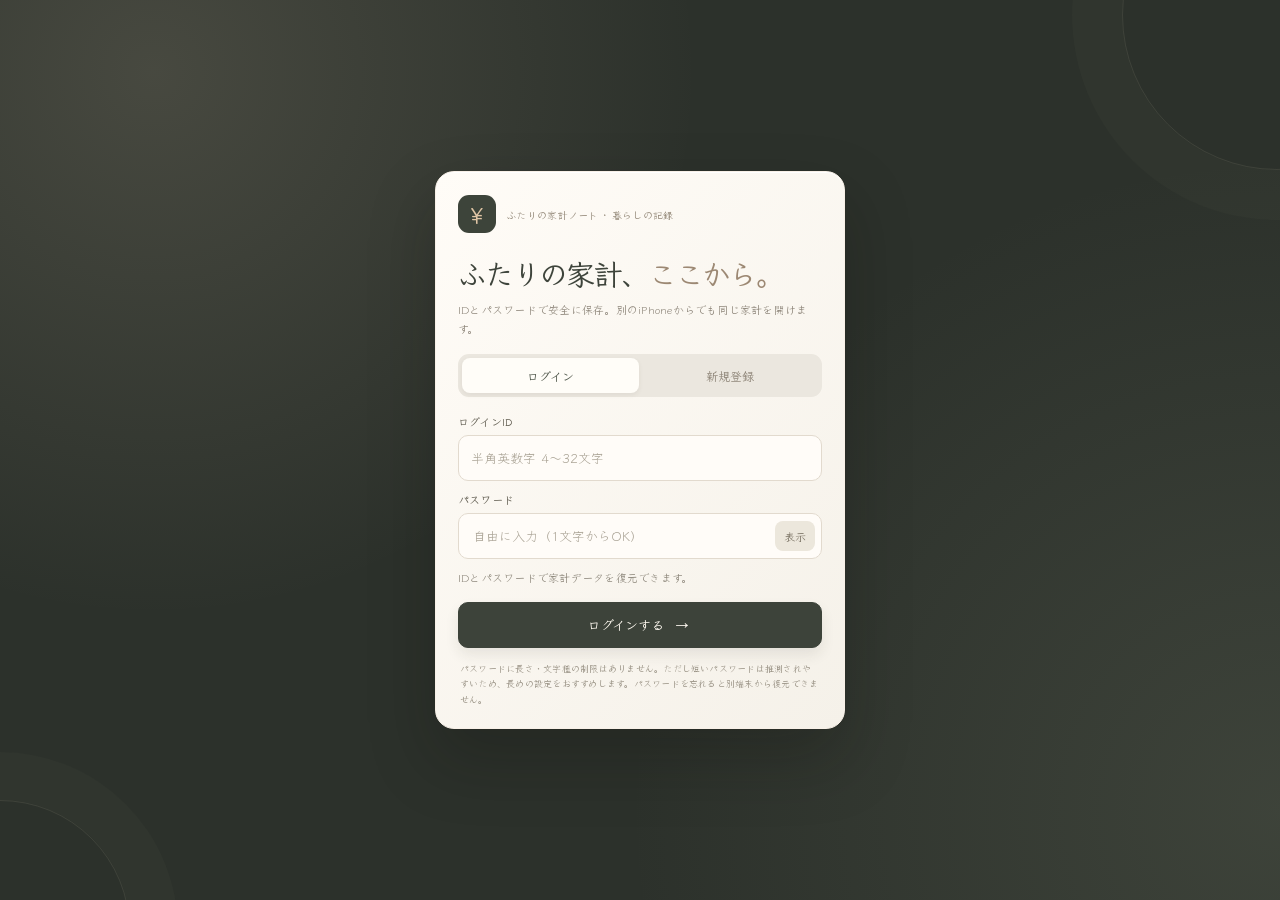
==== commit 2a3a6232: "Load decorative handwritten font non-blockingly for instant PWA launch" ====
--- a/index.html
+++ b/index.html
@@ -13,7 +13,7 @@
 <link rel="manifest" href="./manifest.webmanifest">
 <link rel="preconnect" href="https://fonts.googleapis.com">
 <link rel="preconnect" href="https://fonts.gstatic.com" crossorigin>
-<link href="https://fonts.googleapis.com/css2?family=Klee+One:wght@400;600&display=swap" rel="stylesheet">
+<link id="handFont" href="https://fonts.googleapis.com/css2?family=Klee+One:wght@400;600&display=swap" rel="stylesheet" media="print" onload="this.media='all'">
 <link rel="stylesheet" href="./app.css">
 <link rel="stylesheet" href="./design.css">
 <title>家賃デス</title>
